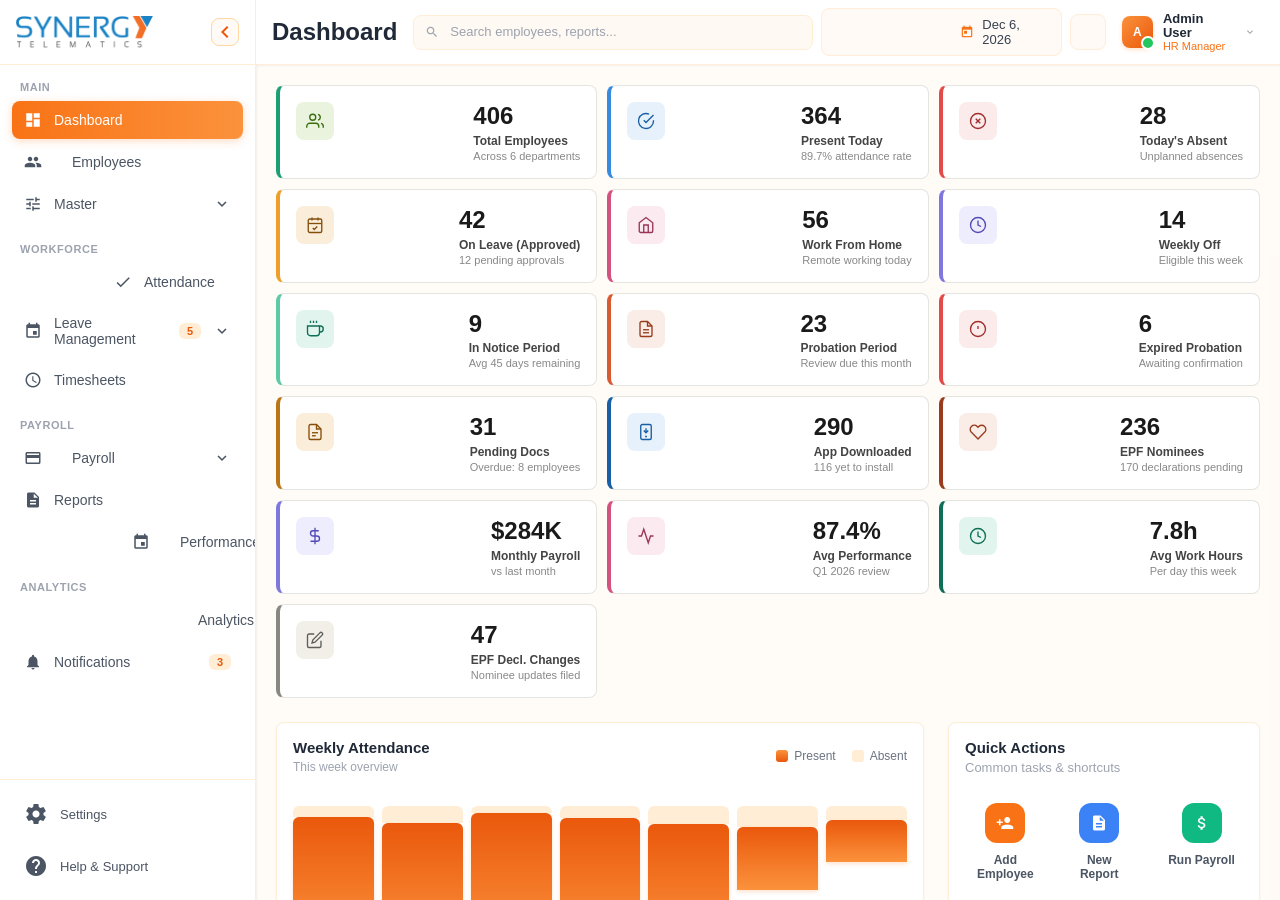
==== index.html @ 1150754e "updated" ====
<!DOCTYPE html>
<html lang="en">

<head>
  <meta charset="UTF-8">
  <meta name="viewport" content="width=device-width, initial-scale=1.0">
  <title>HRCore - HRMS Dashboard</title>
  <!-- <link href="https://cdn.jsdelivr.net/npm/bootstrap@5.3.8/dist/css/bootstrap.min.css" rel="stylesheet"> -->
  <link rel="stylesheet" href="css/base.css">
  <link rel="stylesheet" href="css/sidebar.css">
  <link rel="stylesheet" href="css/topbar.css">
  <link rel="stylesheet" href="css/components.css">
  <link rel="stylesheet" href="css/dashboard.css">
  <link rel="stylesheet" href="css/responsive.css">
  <link href="https://fonts.googleapis.com/icon?family=Material+Icons" rel="stylesheet">
</head>

<body>
  <div class="app-container">
    <aside class="sidebar" id="sidebar">
      <div class="sidebar-header">
        <div class="logo-container">
          <img src="./assets/images/Synergy-logo.png" alt="Synergy HRMS" class="logo-full">
          <img src="./assets/images/synergyIcon (2).png" alt="Synergy" class="logo-icon" />
        </div>
        <button class="toggle-btn" id="toggleSidebar" aria-label="Collapse sidebar">
          <i class="material-icons" id="toggleIcon">chevron_left</i>
        </button>
      </div>

      <nav class="sidebar-nav">
        <div class="nav-section">
          <p class="nav-section-title">Main</p>
          <ul class="nav-items">

            <li>
              <button class="nav-item active" data-item="Dashboard" data-url="index.html">
                <i class="material-icons">dashboard</i>
                <span>Dashboard</span>
              </button>
            </li>

            <li>
              <button class="nav-item" data-item="Employees">
                <i class="material-icons">groups</i>
                <span>Employees</span>
              </button>
            </li>

            <li class="has-children">
              <button class="nav-item nav-parent" data-item="Master">
                <i class="material-icons">tune</i>
                <span>Master</span>
                <i class="material-icons nav-arrow">expand_more</i>
              </button>
              <ul class="sub-nav">
                <li><button class="nav-item nav-sub" data-item="Designation" data-url="Designation.html"><i
                      class="material-icons">badge</i><span>Designation</span></button></li>
                <li><button class="nav-item nav-sub" data-item="Location"><i
                      class="material-icons">location_on</i><span>Location</span></button></li>
                <li><button class="nav-item nav-sub" data-item="Grade"><i
                      class="material-icons">workspace_premium</i><span>Grade</span></button></li>
                <li><button class="nav-item nav-sub" data-item="Shift"><i
                      class="material-icons">schedule</i><span>Shift</span></button></li>
              </ul>
            </li>

          </ul>
        </div>

        <div class="nav-section">
          <p class="nav-section-title">Workforce</p>
          <ul class="nav-items">
            <li>
              <button class="nav-item" data-item="Attendance">
                <i class="material-icons">fact_check</i><span>Attendance</span>
              </button>
            </li>
            <li class="has-children">
              <button class="nav-item nav-parent" data-item="Leave">
                <i class="material-icons">event</i>
                <span>Leave Management</span>
                <span class="badge">5</span>
                <i class="material-icons nav-arrow">expand_more</i>
              </button>
              <ul class="sub-nav">
                <li><button class="nav-item nav-sub" data-item="Leave Apply"><i
                      class="material-icons">add_circle_outline</i><span>Apply Leave</span></button></li>
                <li><button class="nav-item nav-sub" data-item="Leave Balance"><i
                      class="material-icons">account_balance_wallet</i><span>Leave Balance</span></button></li>
                <li><button class="nav-item nav-sub" data-item="Leave Approval"><i
                      class="material-icons">task_alt</i><span>Approval</span><span class="badge">5</span></button></li>
              </ul>
            </li>
            <li>
              <button class="nav-item" data-item="Timesheets">
                <i class="material-icons">schedule</i><span>Timesheets</span>
              </button>
            </li>
          </ul>
        </div>

        <div class="nav-section">
          <p class="nav-section-title">Payroll</p>
          <ul class="nav-items">
            <li class="has-children">
              <button class="nav-item nav-parent" data-item="Payroll">
                <i class="material-icons">payments</i>
                <span>Payroll</span>
                <i class="material-icons nav-arrow">expand_more</i>
              </button>
              <ul class="sub-nav">
                <li><button class="nav-item nav-sub" data-item="Run Payroll"><i
                      class="material-icons">play_circle_outline</i><span>Run Payroll</span></button></li>
                <li><button class="nav-item nav-sub" data-item="Salary Slips"><i
                      class="material-icons">receipt_long</i><span>Salary Slips</span></button></li>
                <li><button class="nav-item nav-sub" data-item="Tax"><i
                      class="material-icons">account_balance</i><span>Tax & Deductions</span></button></li>
              </ul>
            </li>
            <li>
              <button class="nav-item" data-item="Reports">
                <i class="material-icons">description</i><span>Reports</span>
              </button>
            </li>
            <li>
              <button class="nav-item" data-item="Performance">
                <i class="material-icons">emoji_events</i><span>Performance</span>
              </button>
            </li>
          </ul>
        </div>

        <div class="nav-section">
          <p class="nav-section-title">Analytics</p>
          <ul class="nav-items">
            <li>
              <button class="nav-item" data-item="Analytics">
                <i class="material-icons">bar_chart</i><span>Analytics</span>
              </button>
            </li>
            <li>
              <button class="nav-item" data-item="Notifications">
                <i class="material-icons">notifications</i><span>Notifications</span><span class="badge">3</span>
              </button>
            </li>
          </ul>
        </div>
      </nav>

      <div class="sidebar-footer">
        <button class="sidebar-btn"><i class="material-icons">settings</i><span>Settings</span></button>
        <button class="sidebar-btn"><i class="material-icons">help</i><span>Help & Support</span></button>
      </div>
    </aside>

    <div class="main-wrapper">
      <header class="topbar">
        <div class="topbar-left">
          <h1 class="topbar-title">Dashboard</h1>
          <!-- <div class="topbar-heading">
            <div class="topbar-logo-container">
              <div class="logo-badge"><i class="material-icons">apartment</i></div>
              <div class="logo-text">
                <p class="logo-title">HRCore</p>
                <p class="logo-subtitle">Management Suite</p>
              </div>
            </div>
          </div> -->
        </div>
        <div class="topbar-right">
          <div class="search-container">
            <i class="material-icons">search</i>
            <input type="text" placeholder="Search employees, reports...">
          </div>
          <div class="date-badge">
            <i class="material-icons">calendar_today</i>
            <span id="currentDate">April 23,2026</span>
          </div>
          <button class="icon-btn" aria-label="Toggle theme"><i class="material-icons">light_mode</i></button>
          <div class="profile-container">
            <button class="profile-btn" id="profileBtn" aria-label="Open profile menu">
              <div class="avatar">A</div>
              <div class="profile-info">
                <p>Admin User</p><span>HR Manager</span>
              </div>
              <i class="material-icons">expand_more</i>
            </button>
            <div class="profile-dropdown" id="profileDropdown">
              <div class="dropdown-header">
                <p>Admin User</p><span>admin@hrcore.com</span>
              </div>
              <button>My Profile</button>
              <button>Account Settings</button>
              <button class="sign-out">Sign Out</button>
            </div>
          </div>
        </div>
      </header>

      <main class="dashboard page-view active" id="dashboardPage">
        <!-- Header -->
        <!-- <div class="dashboard-header">
          <div>
            <h1 class="dashboard-title">Good morning, Admin <span class="wave">👋</span></h1>
            <p class="dashboard-subtitle">Here's what's happening in your organization today.</p>
          </div>
          <button class="report-btn">Generate Report</button>
        </div> -->

        <!-- Stats Grid -->
        <div class="stats-grid">

          <!-- 1. Total Employees -->
          <div class="stats-card c1">
            <div class="icon-box green">
              <svg viewBox="0 0 24 24" fill="none" stroke="#3B6D11" stroke-width="1.8">
                <path d="M17 21v-2a4 4 0 0 0-4-4H5a4 4 0 0 0-4 4v2" />
                <circle cx="9" cy="7" r="4" />
                <path d="M23 21v-2a4 4 0 0 0-3-3.87" />
                <path d="M16 3.13a4 4 0 0 1 0 7.75" />
              </svg>
            </div>
            <!-- <span class="trend-badge up">↑ +12 this month</span> -->
            <div class="card-body">
              <p class="card-value">406</p>
              <p class="card-label">Total Employees</p>
              <p class="card-subtitle">Across 6 departments</p>
            </div>
          </div>

          <!-- 2. Present Today -->
          <div class="stats-card c2">
            <div class="icon-box blue">
              <svg viewBox="0 0 24 24" fill="none" stroke="#185FA5" stroke-width="1.8">
                <path d="M22 11.08V12a10 10 0 1 1-5.93-9.14" />
                <polyline points="22 4 12 14.01 9 11.01" />
              </svg>
            </div>
            <div class="card-body">
              <p class="card-value">364</p>
              <p class="card-label">Present Today</p>
              <p class="card-subtitle">89.7% attendance rate</p>
            </div>
          </div>

          <!-- 3. Today's Absent -->
          <div class="stats-card c3">
            <div class="icon-box red">
              <svg viewBox="0 0 24 24" fill="none" stroke="#A32D2D" stroke-width="1.8">
                <circle cx="12" cy="12" r="10" />
                <line x1="15" y1="9" x2="9" y2="15" />
                <line x1="9" y1="9" x2="15" y2="15" />
              </svg>
            </div>
            <div class="card-body">
              <p class="card-value">28</p>
              <p class="card-label">Today's Absent</p>
              <p class="card-subtitle">Unplanned absences</p>
            </div>
          </div>

          <!-- 4. On Leave (Approved) -->
          <div class="stats-card c4">
            <div class="icon-box amber">
              <svg viewBox="0 0 24 24" fill="none" stroke="#854F0B" stroke-width="1.8">
                <rect x="3" y="4" width="18" height="18" rx="2" />
                <line x1="16" y1="2" x2="16" y2="6" />
                <line x1="8" y1="2" x2="8" y2="6" />
                <line x1="3" y1="10" x2="21" y2="10" />
                <path d="M9 16l2 2 4-4" />
              </svg>
            </div>
            <div class="card-body">
              <p class="card-value">42</p>
              <p class="card-label">On Leave (Approved)</p>
              <p class="card-subtitle">12 pending approvals</p>
            </div>
          </div>

          <!-- 5. Work From Home -->
          <div class="stats-card c5">
            <div class="icon-box pink">
              <svg viewBox="0 0 24 24" fill="none" stroke="#993556" stroke-width="1.8">
                <path d="M3 9l9-7 9 7v11a2 2 0 0 1-2 2H5a2 2 0 0 1-2-2z" />
                <polyline points="9 22 9 12 15 12 15 22" />
              </svg>
            </div>
            <div class="card-body">
              <p class="card-value">56</p>
              <p class="card-label">Work From Home</p>
              <p class="card-subtitle">Remote working today</p>
            </div>
          </div>

          <!-- 6. Weekly Off -->
          <div class="stats-card c6">
            <div class="icon-box purple">
              <svg viewBox="0 0 24 24" fill="none" stroke="#534AB7" stroke-width="1.8">
                <circle cx="12" cy="12" r="10" />
                <polyline points="12 6 12 12 16 14" />
              </svg>
            </div>
            <div class="card-body">
              <p class="card-value">14</p>
              <p class="card-label">Weekly Off</p>
              <p class="card-subtitle">Eligible this week</p>
            </div>
          </div>

          <!-- 7. In Notice Period -->
          <div class="stats-card c7">
            <div class="icon-box teal">
              <svg viewBox="0 0 24 24" fill="none" stroke="#0F6E56" stroke-width="1.8">
                <path d="M18 8h1a4 4 0 0 1 0 8h-1" />
                <path d="M2 8h16v9a4 4 0 0 1-4 4H6a4 4 0 0 1-4-4V8z" />
                <line x1="6" y1="1" x2="6" y2="4" />
                <line x1="10" y1="1" x2="10" y2="4" />
                <line x1="14" y1="1" x2="14" y2="4" />
              </svg>
            </div>
            <div class="card-body">
              <p class="card-value">9</p>
              <p class="card-label">In Notice Period</p>
              <p class="card-subtitle">Avg 45 days remaining</p>
            </div>
          </div>

          <!-- 8. Probation Period -->
          <div class="stats-card c8">
            <div class="icon-box coral">
              <svg viewBox="0 0 24 24" fill="none" stroke="#993C1D" stroke-width="1.8">
                <path d="M14 2H6a2 2 0 0 0-2 2v16a2 2 0 0 0 2 2h12a2 2 0 0 0 2-2V8z" />
                <polyline points="14 2 14 8 20 8" />
                <line x1="16" y1="13" x2="8" y2="13" />
                <line x1="16" y1="17" x2="8" y2="17" />
              </svg>
            </div>
            <div class="card-body">
              <p class="card-value">23</p>
              <p class="card-label">Probation Period</p>
              <p class="card-subtitle">Review due this month</p>
            </div>
          </div>

          <!-- 9. Expired Probation -->
          <div class="stats-card c9">
            <div class="icon-box red">
              <svg viewBox="0 0 24 24" fill="none" stroke="#A32D2D" stroke-width="1.8">
                <circle cx="12" cy="12" r="10" />
                <line x1="12" y1="8" x2="12" y2="12" />
                <line x1="12" y1="16" x2="12.01" y2="16" />
              </svg>
            </div>
            <div class="card-body">
              <p class="card-value">6</p>
              <p class="card-label">Expired Probation</p>
              <p class="card-subtitle">Awaiting confirmation</p>
            </div>
          </div>

          <!-- 10. Pending Docs -->
          <div class="stats-card c10">
            <div class="icon-box amber">
              <svg viewBox="0 0 24 24" fill="none" stroke="#854F0B" stroke-width="1.8">
                <path d="M14 2H6a2 2 0 0 0-2 2v16a2 2 0 0 0 2 2h12a2 2 0 0 0 2-2V8z" />
                <polyline points="14 2 14 8 20 8" />
                <line x1="16" y1="13" x2="8" y2="13" />
                <line x1="13" y1="17" x2="8" y2="17" />
              </svg>
            </div>
            <div class="card-body">
              <p class="card-value">31</p>
              <p class="card-label">Pending Docs</p>
              <p class="card-subtitle">Overdue: 8 employees</p>
            </div>
          </div>

          <!-- 11. App Download Status -->
          <div class="stats-card c11">
            <div class="icon-box blue">
              <svg viewBox="0 0 24 24" fill="none" stroke="#185FA5" stroke-width="1.8">
                <rect x="5" y="2" width="14" height="20" rx="2" />
                <line x1="12" y1="18" x2="12.01" y2="18" stroke-linecap="round" stroke-width="2.5" />
                <path d="M9 10l3 3 3-3" />
                <line x1="12" y1="7" x2="12" y2="13" />
              </svg>
            </div>
            <div class="card-body">
              <p class="card-value">290</p>
              <p class="card-label">App Downloaded</p>
              <p class="card-subtitle">116 yet to install</p>
            </div>
          </div>

          <!-- 12. EPF Nominees -->
          <div class="stats-card c12">
            <div class="icon-box coral">
              <svg viewBox="0 0 24 24" fill="none" stroke="#993C1D" stroke-width="1.8">
                <path
                  d="M20.84 4.61a5.5 5.5 0 0 0-7.78 0L12 5.67l-1.06-1.06a5.5 5.5 0 0 0-7.78 7.78l1.06 1.06L12 21.23l7.78-7.78 1.06-1.06a5.5 5.5 0 0 0 0-7.78z" />
              </svg>
            </div>
            <div class="card-body">
              <p class="card-value">236</p>
              <p class="card-label">EPF Nominees</p>
              <p class="card-subtitle">170 declarations pending</p>
            </div>
          </div>

          <!-- 13. Monthly Payroll -->
          <div class="stats-card c13">
            <div class="icon-box purple">
              <svg viewBox="0 0 24 24" fill="none" stroke="#534AB7" stroke-width="1.8">
                <line x1="12" y1="1" x2="12" y2="23" />
                <path d="M17 5H9.5a3.5 3.5 0 0 0 0 7h5a3.5 3.5 0 0 1 0 7H6" />
              </svg>
            </div>
            <div class="card-body">
              <p class="card-value">$284K</p>
              <p class="card-label">Monthly Payroll</p>
              <p class="card-subtitle">vs last month</p>
            </div>
          </div>

          <!-- 14. Avg Performance -->
          <div class="stats-card c14">
            <div class="icon-box pink">
              <svg viewBox="0 0 24 24" fill="none" stroke="#993556" stroke-width="1.8">
                <polyline points="22 12 18 12 15 21 9 3 6 12 2 12" />
              </svg>
            </div>
            <div class="card-body">
              <p class="card-value">87.4%</p>
              <p class="card-label">Avg Performance</p>
              <p class="card-subtitle">Q1 2026 review</p>
            </div>
          </div>

          <!-- 15. Avg Work Hours -->
          <div class="stats-card c15">
            <div class="icon-box teal">
              <svg viewBox="0 0 24 24" fill="none" stroke="#0F6E56" stroke-width="1.8">
                <circle cx="12" cy="12" r="10" />
                <polyline points="12 6 12 12 16 14" />
              </svg>
            </div>
            <div class="card-body">
              <p class="card-value">7.8h</p>
              <p class="card-label">Avg Work Hours</p>
              <p class="card-subtitle">Per day this week</p>
            </div>
          </div>

          <!-- 16. EPF Declaration Changes -->
          <div class="stats-card c16">
            <div class="icon-box gray">
              <svg viewBox="0 0 24 24" fill="none" stroke="#5F5E5A" stroke-width="1.8">
                <path d="M11 4H4a2 2 0 0 0-2 2v14a2 2 0 0 0 2 2h14a2 2 0 0 0 2-2v-7" />
                <path d="M18.5 2.5a2.121 2.121 0 0 1 3 3L12 15l-4 1 1-4 9.5-9.5z" />
              </svg>
            </div>
            <div class="card-body">
              <p class="card-value">47</p>
              <p class="card-label">EPF Decl. Changes</p>
              <p class="card-subtitle">Nominee updates filed</p>
            </div>
          </div>
        </div>

        <!-- Charts and Content Row 1 -->
        <div class="content-grid-2-1">
          <!-- Attendance Chart -->
          <div class="card attendance-card">
            <div class="card-title">
              <div class="card-heading">
                <h3>Weekly Attendance</h3>
                <p>This week overview</p>
              </div>
              <div class="legend">
                <div class="legend-item">
                  <span class="legend-color orange"></span>
                  <span>Present</span>
                </div>
                <div class="legend-item">
                  <span class="legend-color light-orange"></span>
                  <span>Absent</span>
                </div>
              </div>
            </div>
            <div class="chart-container">
              <div class="bar-chart">
                <div class="bar-group">
                  <div class="bar-wrapper">
                    <div class="bar-stack">
                      <div class="bar-segment absent" style="height: 8%"></div>
                      <div class="bar-segment present" style="height: 92%"></div>
                    </div>
                    <span class="bar-label">Mon</span>
                  </div>
                </div>
                <div class="bar-group">
                  <div class="bar-wrapper">
                    <div class="bar-stack">
                      <div class="bar-segment absent" style="height: 12%"></div>
                      <div class="bar-segment present" style="height: 88%"></div>
                    </div>
                    <span class="bar-label">Tue</span>
                  </div>
                </div>
                <div class="bar-group">
                  <div class="bar-wrapper">
                    <div class="bar-stack">
                      <div class="bar-segment absent" style="height: 5%"></div>
                      <div class="bar-segment present" style="height: 95%"></div>
                    </div>
                    <span class="bar-label">Wed</span>
                  </div>
                </div>
                <div class="bar-group">
                  <div class="bar-wrapper">
                    <div class="bar-stack">
                      <div class="bar-segment absent" style="height: 9%"></div>
                      <div class="bar-segment present" style="height: 91%"></div>
                    </div>
                    <span class="bar-label">Thu</span>
                  </div>
                </div>
                <div class="bar-group">
                  <div class="bar-wrapper">
                    <div class="bar-stack">
                      <div class="bar-segment absent" style="height: 13%"></div>
                      <div class="bar-segment present" style="height: 87%"></div>
                    </div>
                    <span class="bar-label">Fri</span>
                  </div>
                </div>
                <div class="bar-group">
                  <div class="bar-wrapper">
                    <div class="bar-stack">
                      <div class="bar-segment absent" style="height: 15%"></div>
                      <div class="bar-segment present" style="height: 45%"></div>
                    </div>
                    <span class="bar-label">Sat</span>
                  </div>
                </div>
                <div class="bar-group">
                  <div class="bar-wrapper">
                    <div class="bar-stack">
                      <div class="bar-segment absent" style="height: 10%"></div>
                      <div class="bar-segment present" style="height: 30%"></div>
                    </div>
                    <span class="bar-label">Sun</span>
                  </div>
                </div>
              </div>
            </div>
            <div class="chart-stats">
              <div class="stat">
                <p class="stat-value">89.7%</p>
                <p class="stat-label">Avg. Attendance</p>
              </div>
              <div class="stat">
                <p class="stat-value positive">+2.3%</p>
                <p class="stat-label">vs last week</p>
              </div>
              <div class="stat">
                <p class="stat-value">42</p>
                <p class="stat-label">On Leave Today</p>
              </div>
            </div>
          </div>

          <!-- Quick Actions -->
          <div class="card quick-actions">
            <h3>Quick Actions</h3>
            <p>Common tasks & shortcuts</p>
            <div class="actions-grid">
              <button class="action-btn orange">
                <i class="material-icons">person_add</i>
                <span>Add Employee</span>
              </button>
              <button class="action-btn blue">
                <i class="material-icons">description</i>
                <span>New Report</span>
              </button>
              <button class="action-btn green">
                <i class="material-icons">attach_money</i>
                <span>Run Payroll</span>
              </button>
              <button class="action-btn pink">
                <i class="material-icons">calendar_today</i>
                <span>Schedule</span>
              </button>
              <button class="action-btn teal">
                <i class="material-icons">access_time</i>
                <span>Timesheet</span>
              </button>
              <button class="action-btn amber">
                <i class="material-icons">emoji_events</i>
                <span>Performance</span>
              </button>
            </div>
          </div>
        </div>

        <!-- Recent Employees -->
        <div>
          <div class="card">
            <div class="card-title">
              <div>
                <h3>Recent Joiners</h3>
                <p>Latest employee additions</p>
              </div>
              <button class="view-all-btn">
                <i class="material-icons">person_add</i>
                View All
              </button>
            </div>
            <div class="employees-table">
              <div class="employee-row header">
                <div>Employee</div>
                <div>Department</div>
                <div>Status</div>
                <div>Joined</div>
                <div></div>
              </div>
              <div class="employee-row">
                <div class="employee-info">
                  <div class="avatar orange">SJ</div>
                  <div>
                    <p class="emp-name">Kunal</p>
                    <p class="emp-role">UI/UX Designer</p>
                  </div>
                </div>
                <div><span class="dept-label">Design</span></div>
                <div><span class="status-badge active">Active</span></div>
                <div><span class="joined-date">Apr 10</span></div>
              </div>
              <div class="employee-row">
                <div class="employee-info">
                  <div class="avatar blue">MC</div>
                  <div>
                    <p class="emp-name">Krishna Gupta</p>
                    <p class="emp-role">Backend Developer</p>
                  </div>
                </div>
                <div><span class="dept-label">Engineering</span></div>
                <div><span class="status-badge active">Active</span></div>
                <div><span class="joined-date">Apr 8</span></div>
              </div>
              <div class="employee-row">
                <div class="employee-info">
                  <div class="avatar green">ER</div>
                  <div>
                    <p class="emp-name">Harsh</p>
                    <p class="emp-role">Marketing Lead</p>
                  </div>
                </div>
                <div><span class="dept-label">Marketing</span></div>
                <div><span class="status-badge leave">On Leave</span></div>
                <div><span class="joined-date">Apr 5</span></div>
              </div>
              <div class="employee-row">
                <div class="employee-info">
                  <div class="avatar pink">DK</div>
                  <div>
                    <p class="emp-name">Lucky</p>
                    <p class="emp-role">Product Manager</p>
                  </div>
                </div>
                <div><span class="dept-label">Product</span></div>
                <div><span class="status-badge active">Active</span></div>
                <div><span class="joined-date">Apr 3</span></div>
              </div>
              <div class="employee-row">
                <div class="employee-info">
                  <div class="avatar teal">PP</div>
                  <div>
                    <p class="emp-name">Priya Patel</p>
                    <p class="emp-role">Data Analyst</p>
                  </div>
                </div>
                <div><span class="dept-label">Analytics</span></div>
                <div><span class="status-badge active">Active</span></div>
                <div><span class="joined-date">Apr 1</span></div>
              </div>
            </div>
          </div>
        </div>


        <!-- Bottom Grid -->
        <div class="content-grid-2">
          <!-- Department Breakdown -->
          <div class="card department-breakdown">
            <div>
              <h3>Department Breakdown</h3>
              <p>406 total employees</p>
            </div>
            <div class="progress-bar">
              <div class="progress-segment orange" style="--value: 35%"></div>
              <div class="progress-segment blue" style="--value: 17%"></div>
              <div class="progress-segment pink" style="--value: 11%"></div>
              <div class="progress-segment green" style="--value: 22%"></div>
              <div class="progress-segment amber" style="--value: 9%"></div>
              <div class="progress-segment teal" style="--value: 6%"></div>
            </div>
            <div class="dept-chart-layout">
              <div class="dept-donut" aria-label="Department employee distribution">
                <div class="dept-donut-center">
                  <span>406</span>
                  <small>Employees</small>
                </div>
              </div>
              <div class="dept-list">
                <div class="dept-item" style="--value: 35%">
                  <span class="dept-color orange"></span>
                  <span class="dept-name">Engineering</span>
                  <span class="dept-count">142</span>
                  <div class="dept-progress">
                    <div></div>
                  </div>
                  <span class="dept-percent">35%</span>
                </div>
                <div class="dept-item" style="--value: 17%">
                  <span class="dept-color blue"></span>
                  <span class="dept-name">Marketing</span>
                  <span class="dept-count">68</span>
                  <div class="dept-progress">
                    <div></div>
                  </div>
                  <span class="dept-percent">17%</span>
                </div>
                <div class="dept-item" style="--value: 11%">
                  <span class="dept-color pink"></span>
                  <span class="dept-name">Design</span>
                  <span class="dept-count">45</span>
                  <div class="dept-progress">
                    <div></div>
                  </div>
                  <span class="dept-percent">11%</span>
                </div>
                <div class="dept-item" style="--value: 22%">
                  <span class="dept-color green"></span>
                  <span class="dept-name">Sales</span>
                  <span class="dept-count">89</span>
                  <div class="dept-progress">
                    <div></div>
                  </div>
                  <span class="dept-percent">22%</span>
                </div>
                <div class="dept-item" style="--value: 9%">
                  <span class="dept-color amber"></span>
                  <span class="dept-name">Finance</span>
                  <span class="dept-count">38</span>
                  <div class="dept-progress">
                    <div></div>
                  </div>
                  <span class="dept-percent">9%</span>
                </div>
                <div class="dept-item" style="--value: 6%">
                  <span class="dept-color teal"></span>
                  <span class="dept-name">HR</span>
                  <span class="dept-count">24</span>
                  <div class="dept-progress">
                    <div></div>
                  </div>
                  <span class="dept-percent">6%</span>
                </div>
              </div>
            </div>
          </div>

          <!-- Upcoming Events -->
          <div class="card upcoming-events">
            <div class="card-title">
              <div>
                <h3>Upcoming Events</h3>
                <p>Next 2 weeks</p>
              </div>
              <button class="view-all-btn">
                View Calendar
                <i class="material-icons">arrow_forward</i>
              </button>
            </div>
            <div class="events-list">
              <div class="event-item orange-event">
                <div class="event-dot"></div>
                <div class="event-content">
                  <p>Q2 Performance Reviews</p>
                  <div class="event-meta">
                    <span><i class="material-icons">calendar_today</i> Apr 20, 2026</span>
                    <span><i class="material-icons">access_time</i> 10:00 AM</span>
                    <span><i class="material-icons">group</i> 28</span>
                  </div>
                </div>
              </div>
              <div class="event-item blue-event">
                <div class="event-dot"></div>
                <div class="event-content">
                  <p>New Hire Orientation</p>
                  <div class="event-meta">
                    <span><i class="material-icons">calendar_today</i> Apr 22, 2026</span>
                    <span><i class="material-icons">access_time</i> 9:00 AM</span>
                    <span><i class="material-icons">group</i> 6</span>
                  </div>
                </div>
              </div>
              <div class="event-item green-event">
                <div class="event-dot"></div>
                <div class="event-content">
                  <p>Monthly All-Hands Meeting</p>
                  <div class="event-meta">
                    <span><i class="material-icons">calendar_today</i> Apr 25, 2026</span>
                    <span><i class="material-icons">access_time</i> 2:00 PM</span>
                    <span><i class="material-icons">group</i> 406</span>
                  </div>
                </div>
              </div>
              <div class="event-item amber-event">
                <div class="event-dot"></div>
                <div class="event-content">
                  <p>Leadership Training</p>
                  <div class="event-meta">
                    <span><i class="material-icons">calendar_today</i> Apr 28, 2026</span>
                    <span><i class="material-icons">access_time</i> 11:00 AM</span>
                    <span><i class="material-icons">group</i> 15</span>
                  </div>
                </div>
              </div>
            </div>
          </div>
        </div>
      </main>
    </div>
  </div>

  <script src="https://cdn.jsdelivr.net/npm/bootstrap@5.3.8/dist/js/bootstrap.bundle.min.js"></script>
  <script src="js/layout.js"></script>
  <script src="js/dashboard.js"></script>
</body>

</html>
---- css/base.css ----
:root {
  --orange-50: #fffaf5;
  --orange-100: #FFEDD5;
  --orange-200: #fdd8a3;
  --orange-300: #fbcf85;
  --orange-400: #fb923c;
  --orange-500: #f97316;
  --orange-600: #ea580c;
  --orange-700: #c2410c;
  --blue-400: #60a5fa;
  --blue-500: #3b82f6;
  --blue-600: #2563eb;
  --green-400: #4ade80;
  --green-500: #10b981;
  --green-600: #16a34a;
  --pink-400: #f472b6;
  --pink-500: #ec4899;
  --pink-600: #db2777;
  --amber-400: #fbbf24;
  --amber-500: #f59e0b;
  --amber-600: #d97706;
  --teal-400: #2dd4bf;
  --teal-500: #14b8a6;
  --teal-600: #0d9488;
  --gray-50: #f9fafb;
  --gray-100: #f3f4f6;
  --gray-200: #e5e7eb;
  --gray-300: #d1d5db;
  --gray-400: #9ca3af;
  --gray-500: #6b7280;
  --gray-600: #4B5563;
  --gray-700: #374151;
  --gray-800: #1f2937;
  --gray-900: #111827;
  --red-500: #ef4444;

  --gradient-orange: linear-gradient(to bottom right,
      var(--orange-400),
      var(--orange-600));

  --gradient-blue: linear-gradient(to bottom right,
      var(--blue-400),
      var(--blue-600));

  --gradient-green: linear-gradient(to bottom right,
      var(--green-400),
      var(--green-600));

  --gradient-pink: linear-gradient(to bottom right,
      var(--pink-400),
      var(--pink-600));

  --gradient-teal: linear-gradient(to bottom right,
      var(--teal-400),
      var(--teal-600));
}



* {
  margin: 0;
  padding: 0;
  box-sizing: border-box;
}

button,
input {
  font: inherit;
}

button:focus-visible,
input:focus-visible {
  outline: 2px solid var(--orange-500);
  outline-offset: 2px;
}

html,
body {
  font-family: -apple-system, BlinkMacSystemFont, 'Segoe UI', Roboto, Oxygen, Ubuntu, Cantarell, sans-serif;
  background-color: rgb(255 247 237 / 0.3);
  color: var(--gray-800);
  overflow: hidden;
}

.app-container {
  display: flex;
  height: 100vh;
  gap: 0;
}

.page-view {
  flex: 1;
  overflow-y: auto;
  padding: 20px;
  flex-direction: column;
  gap: 24px;
  display: flex;
}


::-webkit-scrollbar{
  display: none;
}
---- css/sidebar.css ----
/* ========== SIDEBAR ========== */
/* ── Sub-nav dropdown ── */
.has-children {
  display: flex;
  flex-direction: column;
  position: relative;
}

.nav-arrow {
  font-size: 18px !important;
  margin-left: auto;
  flex-shrink: 0;
  transition: transform 0.25s ease;
}

/* Arrow rotation when open */
.has-children.open > .nav-parent .nav-arrow {
  transform: rotate(180deg);
}

.sub-nav {
  list-style: none;
  display: flex;
  flex-direction: column;
  gap: 2px;
  overflow: hidden;
  max-height: 0;
  transition: max-height 0.3s ease, padding 0.3s ease;
  padding: 0;
  z-index: 10;
}

.sub-nav.open {
  max-height: 500px;
  padding: 4px 0;
}

/* Sub-item style */
.nav-sub {
  font-size: 13px !important;
  padding: 8px 12px 8px 28px !important;
  color: var(--gray-500) !important;
  position: relative;
  border-radius: 6px;
  white-space: nowrap;
  margin-left: 12px;
}

.nav-sub::before {
  content: '';
  position: absolute;
  left: 12px;
  top: 50%;
  transform: translateY(-50%);
  width: 3px;
  height: 16px;
  border-radius: 2px;
  background: var(--orange-200);
}

.nav-sub:hover,
.nav-sub:focus {
  background-color: var(--orange-50) !important;
  color: var(--orange-600) !important;
}

.nav-sub:hover::before,
.nav-sub:focus::before {
  background: var(--orange-500);
}

.nav-sub.active {
  background: var(--orange-50) !important;
  color: var(--orange-600) !important;
  font-weight: 600 !important;
}

.nav-sub.active::before {
  background: var(--orange-500);
}

/* ── Collapsed sidebar: show sub-nav as floating tooltip panel ── */
.sidebar.collapsed .nav-arrow {
  display: none;
}

.sidebar.collapsed .has-children {
  position: relative;
}

.sidebar.collapsed .sub-nav {
  position: absolute;
  left: 100%;
  top: 0;
  margin-left: 8px;
  background: white;
  border: 1px solid var(--orange-100);
  border-radius: 10px;
  box-shadow: 0 8px 24px rgba(0,0,0,0.1);
  padding: 6px;
  min-width: 180px;
  max-height: none;
  display: none;
  flex-direction: column;
}

.sidebar.collapsed .has-children:hover .sub-nav,
.sidebar.collapsed .has-children.open .sub-nav {
  display: flex;
}

.sidebar.collapsed .nav-sub::before {
  display: none;
}

.sidebar.collapsed .nav-sub {
  padding: 8px 12px !important;
  margin-left: 0;
  white-space: nowrap;
}

.sidebar {
  background: white;
  border-right: 1px solid var(--orange-100);
  box-shadow: 0 1px 3px rgba(0, 0, 0, 0.1);
  width: 256px;
  height: 100vh;
  transition: width 0.3s ease;
  display: flex;
  flex-direction: column;
  overflow: hidden;
}

.sidebar.collapsed {
  width: 80px;
}

.sidebar-header {
  position: relative;
  display: flex;
  align-items: center;
  justify-content: space-between;
  padding: 16px;
  flex-shrink: 0;
  border-bottom: 1px solid var(--orange-100);
}

.logo-container {
  display: flex;
  align-items: center;
  gap: 10px;
  flex: 1;
}


.logo-container img {
  height: 32px;
  width: auto;
  object-fit: contain;
}

.sidebar.collapsed .logo-container {
  justify-content: center;
}

.logo-icon {
  display: none;
  height: 98px;
}

.sidebar.collapsed .logo-full {
  display: none;
}

.sidebar.collapsed .logo-icon {
  display: block;
}

.logo-badge {
  width: 36px;
  height: 36px;
  border-radius: 8px;
  background: linear-gradient(to bottom right, var(--orange-500), var(--orange-600));
  display: flex;
  align-items: center;
  justify-content: center;
  color: white;
  font-size: 18px;
  box-shadow: 0 2px 8px rgba(249, 115, 22, 0.3);
}

.logo-text {
  display: flex;
  flex-direction: column;
  gap: 0;
}

.sidebar.collapsed .logo-text {
  display: none;
}

.logo-title {
  font-size: 13px;
  font-weight: 700;
  color: var(--gray-800);
  line-height: 1.2;
}

.logo-subtitle {
  font-size: 10px;
  color: var(--orange-500);
  font-weight: 600;
}

.toggle-btn {
  width: 28px;
  height: 28px;
  border-radius: 8px;
  background-color: var(--orange-50);
  border: 1px solid var(--orange-200);
  color: var(--orange-600);
  cursor: pointer;
  display: flex;
  align-items: center;
  justify-content: center;
  font-size: 14px;
  transition: all 0.2s;
}

.sidebar.collapsed .toggle-btn {
  position: absolute;
  right: -2px;
  top: 20px;
  z-index: 10;
}

.toggle-btn:hover {
  background-color: var(--orange-100);
  color: var(--orange-700);
}

.sidebar-nav {
  flex: 1;
  overflow-x: hidden;
  padding: 16px 12px;
  display: flex;
  flex-direction: column;
  gap: 20px;
}

.nav-section {
  display: flex;
  flex-direction: column;
  gap: 8px;
}

.nav-section-title {
  font-size: 11px;
  font-weight: 600;
  color: var(--gray-400);
  text-transform: uppercase;
  letter-spacing: 0.05em;
  padding: 0 8px;
  margin: 0;
}

.sidebar.collapsed .nav-section-title {
  display: none;
}

.nav-items {
  list-style: none;
  display: flex;
  flex-direction: column;
  gap: 4px;
  padding: 0;
  margin: 0;
}

.nav-item {
  width: 100%;
  display: flex;
  align-items: center;
  gap: 12px;
  padding: 10px 12px;
  border-radius: 8px;
  font-size: 14px;
  font-weight: 500;
  background: none;
  border: none;
  cursor: pointer;
  color: var(--gray-600);
  transition: all 0.2s;
  position: relative;
  text-align: left;
}

.sidebar.collapsed .nav-item {
  justify-content: center;
  gap: 0;
}

.nav-item:hover {
  background-color: var(--orange-50);
  color: var(--orange-600);
}

.nav-item.active {
  background: linear-gradient(to right, var(--orange-500), var(--orange-400));
  color: white;
  box-shadow: 0 2px 8px rgba(249, 115, 22, 0.25);
}

.nav-item i {
  font-size: 18px;
  flex-shrink: 0;
  color: inherit;
}

.nav-item span:first-of-type {
  flex: 1;
}

.sidebar.collapsed .nav-item span {
  display: none;
}

.sidebar.collapsed .nav-item .badge {
  display: none;
}

.badge {
  font-size: 11px;
  font-weight: 600;
  padding: 2px 8px;
  border-radius: 6px;
  flex-shrink: 0;
}

.nav-item.active .badge {
  background-color: rgba(255, 255, 255, 0.3);
  color: white;
}

.nav-item .badge {
  background-color: var(--orange-100);
  color: var(--orange-600);
}

.sidebar.collapsed .nav-item:hover::after {
  content: attr(data-item);
  position: absolute;
  left: 100%;
  margin-left: 12px;
  padding: 4px 8px;
  background-color: var(--gray-800);
  color: white;
  font-size: 12px;
  border-radius: 6px;
  white-space: nowrap;
  z-index: 50;
  opacity: 1;
  pointer-events: none;
}

.sidebar-footer {
  padding: 12px;
  border-top: 1px solid var(--orange-100);
  display: flex;
  flex-direction: column;
  gap: 8px;
}

.sidebar-btn {
  width: 100%;
  display: flex;
  align-items: center;
  gap: 12px;
  padding: 10px 12px;
  border-radius: 8px;
  font-size: 13px;
  font-weight: 500;
  background: none;
  border: none;
  cursor: pointer;
  color: var(--gray-600);
  transition: all 0.2s;
  text-align: left;
}

.sidebar.collapsed .sidebar-btn span {
  display: none;
}

.sidebar.collapsed .sidebar-btn {
  justify-content: center;
}

.sidebar-btn:hover {
  background-color: var(--orange-50);
  color: var(--orange-600);
}
---- css/topbar.css ----
/* ========== MAIN WRAPPER ========== */
.main-wrapper {
  flex: 1;
  display: flex;
  flex-direction: column;
  overflow: hidden;
}

/* ========== TOPBAR ========== */
.topbar {
  height: 65px;
  background: white;
  border-bottom: 1px solid var(--orange-100);
  display: flex;
  align-items: center;
  justify-content: space-between;
  padding: 16px;
  box-shadow: 0 1px 2px rgba(0, 0, 0, 0.05);
  position: sticky;
  top: 0;
  z-index: 30;
  gap: 16px;
}

.topbar-left {
  display: flex;
  align-items: center;
  gap: 16px;
  /* flex: 1; */
}

.topbar-title {
  font-size: 24px;
  font-weight: 700;
  color: var(--gray-800);
}

.topbar-heading {
  display: flex;
  align-items: center;
  justify-content: space-between;
}

.topbar-logo-container {
  display: flex;
  align-items: center;
  gap: 8px;
  flex: 1;
}



.search-container {
  position: relative;
  max-width: 400px;
  width: 100%;
}

.search-container i {
  position: absolute;
  left: 12px;
  top: 50%;
  transform: translateY(-50%);
  color: var(--gray-400);
  font-size: 14px;
}

.search-container input {
  width: 100%;
  padding: 8px 12px 10px 36px;
  font-size: 13px;
  background-color: rgba(255, 159, 64, 0.06);
  border: 1px solid var(--orange-100);
  border-radius: 8px;
  color: var(--gray-700);
  transition: all 0.2s;
}

.search-container input::placeholder {
  color: var(--gray-400);
}

.search-container input:focus {
  outline: none;
  box-shadow: 0 0 0 3px rgba(249, 115, 22, 0.1);
  border-color: var(--orange-300);
  background-color: var(--orange-50);
}

.date-badge {  
  max-width: 400px;
  display: flex;
  align-items: center;
  gap: 8px;
  font-size: 13px;
  background-color: var(--orange-50);
  border: 1px solid var(--orange-100);
  border-radius: 8px;
  padding: 8px 12px;
  color: var(--gray-700);
  font-weight: 500;
}

.date-badge i {
  color: var(--orange-500);
  font-size: 14px;
}

@media (max-width: 768px) {
  .date-badge {
    display: none;
  }
}

.topbar-right {
  display: flex;
  align-items: center;
  justify-content: end;
  gap: 8px;
  flex: 1;
}

.icon-btn {
  width: 36px;
  height: 36px;
  border-radius: 8px;
  background-color: var(--orange-50);
  border: 1px solid var(--orange-100);
  color: var(--gray-500);
  font-size: 16px;
  cursor: pointer;
  display: flex;
  align-items: center;
  justify-content: center;
  transition: all 0.2s;
  position: relative;
}

.icon-btn:hover {
  background-color: var(--orange-100);
  color: var(--orange-600);
}

.dropdown-header {
  display: flex;
  align-items: center;
  justify-content: space-between;
  padding: 12px 16px;
  border-bottom: 1px solid var(--orange-100);
  background: linear-gradient(to right, var(--orange-50), white);
}

.dropdown-header p {
  font-weight: 600;
  color: var(--gray-800);
  font-size: 13px;
}

/* Profile */
.profile-container {
  position: relative;
}

.profile-btn {
  display: flex;
  align-items: center;
  gap: 10px;
  padding: 4px 8px;
  border-radius: 8px;
  background: none;
  border: none;
  cursor: pointer;
  transition: all 0.2s;
}

.profile-btn:hover {
  background-color: var(--orange-50);
}

.profile-btn .avatar {
  width: 32px;
  height: 32px;
  border-radius: 8px;
  background: linear-gradient(to bottom right, var(--orange-400), var(--orange-600));
  display: flex;
  align-items: center;
  justify-content: center;
  color: white;
  font-weight: 700;
  font-size: 12px;
  box-shadow: 0 2px 4px rgba(249, 115, 22, 0.2);
  position: relative;
}

.profile-btn .avatar::after {
  content: '';
  position: absolute;
  bottom: -2px;
  right: -2px;
  width: 10px;
  height: 10px;
  background-color: #22c55e;
  border: 2px solid white;
  border-radius: 50%;
}

.profile-info {
  display: flex;
  flex-direction: column;
  text-align: left;
  line-height: 1.1;
}

.profile-info p {
  font-size: 13px;
  font-weight: 600;
  color: var(--gray-800);
}

.profile-info span {
  font-size: 11px;
  color: var(--orange-500);
}

@media (max-width: 768px) {
  .profile-info {
    display: none;
  }
}

.profile-btn i {
  color: var(--gray-400);
  font-size: 12px;
}

@media (max-width: 768px) {
  .profile-btn i {
    display: none;
  }
}

.profile-dropdown {
  position: absolute;
  right: 0;
  top: 44px;
  width: 208px;
  background: white;
  border-radius: 8px;
  box-shadow: 0 8px 32px rgba(0, 0, 0, 0.1);
  border: 1px solid var(--orange-100);
  overflow: hidden;
  z-index: 50;
  display: none;
}

.profile-dropdown.active {
  display: block;
}

.profile-dropdown .dropdown-header {
  border-bottom: 1px solid var(--orange-100);
  padding: 12px 16px;
}

.profile-dropdown .dropdown-header p {
  font-weight: 600;
  font-size: 13px;
  color: var(--gray-800);
}

.profile-dropdown .dropdown-header span {
  font-size: 11px;
  color: var(--gray-500);
}

.profile-dropdown button {
  width: 100%;
  text-align: left;
  padding: 10px 16px;
  font-size: 13px;
  background: none;
  border: none;
  cursor: pointer;
  color: var(--gray-700);
  transition: all 0.2s;
}

.profile-dropdown button:hover {
  background-color: var(--orange-50);
  color: var(--orange-600);
}

.profile-dropdown button.sign-out {
  color: var(--red-500);
  font-weight: 500;
  border-top: 1px solid var(--gray-100);
}

.profile-dropdown button.sign-out:hover {
  background-color: rgba(239, 68, 68, 0.1);
}
---- css/components.css ----
/* ========== SHARED COMPONENTS ========== */
.dept-label {
  display: inline-flex;
  align-items: center;
  max-width: 100%;
  min-height: 28px;
  padding: 0 11px;
  border-radius: 6px;
  background-color: var(--gray-50);
  border: 1px solid rgba(229, 231, 235, 0.8);
  color: var(--gray-700);
  font-size: 13px;
  font-weight: 600;
  line-height: 1;
  white-space: nowrap;
}
.avatar {
  width: 36px;
  height: 36px;
  border-radius: 8px;
  display: flex;
  align-items: center;
  justify-content: center;
  font-weight: 600;
  font-size: 12px;
  color: white;
  position: relative;
}
.employee-info .avatar::after,
.directory-employee .avatar::after {
  content: '';
  position: absolute;
  bottom: -2px;
  right: -2px;
  width: 10px;
  height: 10px;
  background-color: #22c55e;
  border: 2px solid white;
  border-radius: 50%;
}
.avatar.orange {
  background: var(--gradient-orange);
  box-shadow: 0 2px 6px rgba(234, 88, 12, 0.25);
}
.avatar.blue {
  background: var(--gradient-blue);
  box-shadow: 0 2px 4px rgba(59, 130, 246, 0.15);
}
.avatar.green {
  background: var(--gradient-green);
  box-shadow: 0 2px 4px rgba(16, 185, 129, 0.15);
}
.avatar.pink {
  background: var(--gradient-pink);
  box-shadow: 0 2px 4px rgba(236, 72, 153, 0.15);
}
.avatar.teal {
  background: var(--gradient-teal);
  box-shadow: 0 2px 4px rgba(20, 184, 166, 0.15);
}
.status-badge {
  font-size: 12px;
  font-weight: 600;
  padding: 4px 10px;
  border-radius: 6px;
  display: inline-block;
}
.status-badge.active {
  background-color: rgba(16, 185, 129, 0.1);
  color: var(--green-600);
}
.status-badge.leave {
  background-color: rgba(255, 159, 64, 0.1);
  color: var(--orange-600);
}
.status-badge.inactive {
  background-color: var(--gray-100);
  color: var(--gray-500);
}
---- css/dashboard.css ----
/* ========== DASHBOARD ========== */
.dashboard-header {
  display: flex;
  align-items: center;
  justify-content: space-between;
}

@media (max-width: 1024px) {
  .dashboard-header {
    flex-direction: column;
    align-items: flex-start;
    gap: 16px;
  }
}

.dashboard-title {
  font-size: 24px;
  font-weight: 700;
  color: var(--gray-800);
}

.wave {
  display: inline-block;
  animation: wave 0.6s ease-in-out infinite;
}

@keyframes wave {

  0%,
  100% {
    transform: rotate(0deg);
  }

  25% {
    transform: rotate(15deg);
  }

  75% {
    transform: rotate(-15deg);
  }
}

.dashboard-subtitle {
  font-size: 13px;
  color: var(--gray-500);
  margin-top: 4px;
}

.report-btn {
  padding: 8px 16px;
  background: linear-gradient(to right, var(--orange-500), var(--orange-400));
  color: white;
  font-size: 13px;
  font-weight: 600;
  border: none;
  border-radius: 8px;
  cursor: pointer;
  box-shadow: 0 2px 4px rgba(249, 115, 22, 0.2);
  transition: all 0.2s;
}

.report-btn:hover {
  background: linear-gradient(to right, var(--orange-600), var(--orange-500));
}

@media (max-width: 1024px) {
  .report-btn {
    display: none;
  }
}

/* ========== STATS GRID ========== */

.stats-grid {
  display: grid;
  grid-template-columns: repeat(auto-fit, minmax(280px, 1fr));
  gap: 10px;
}

.stats-card {
  background: #ffffff;
  border: 0.5px solid #e5e5e0;
  border-radius: 8px;
  border-left: 4px solid transparent;
  padding: 16px;
  display: flex;
  justify-content: space-between;
  gap: 12px;
  transition: box-shadow 0.18s ease;
}

.stats-card:hover {
  box-shadow: 0 4px 16px rgba(0, 0, 0, 0.08);
}

/* Left border accent colors */
.stats-card.c1 {
  border-left-color: #1D9E75;
}

.stats-card.c2 {
  border-left-color: #378ADD;
}

.stats-card.c3 {
  border-left-color: #E24B4A;
}

.stats-card.c4 {
  border-left-color: #EF9F27;
}

.stats-card.c5 {
  border-left-color: #D4537E;
}

.stats-card.c6 {
  border-left-color: #7F77DD;
}

.stats-card.c7 {
  border-left-color: #5DCAA5;
}

.stats-card.c8 {
  border-left-color: #D85A30;
}

.stats-card.c9 {
  border-left-color: #E24B4A;
}

.stats-card.c10 {
  border-left-color: #BA7517;
}

.stats-card.c11 {
  border-left-color: #185FA5;
}

.stats-card.c12 {
  border-left-color: #993C1D;
}

.stats-card.c13 {
  border-left-color: #7F77DD;
}

.stats-card.c14 {
  border-left-color: #D4537E;
}

.stats-card.c15 {
  border-left-color: #0F6E56;
}

.stats-card.c16 {
  border-left-color: #888780;
}



.icon-box {
  width: 38px;
  height: 38px;
  border-radius: 8px;
  display: flex;
  align-items: center;
  justify-content: center;
  flex-shrink: 0;
}

.icon-box svg {
  width: 18px;
  height: 18px;
}

/* Icon box background colors */
.icon-box.green {
  background: #EAF3DE;
}

.icon-box.blue {
  background: #E6F1FB;
}

.icon-box.red {
  background: #FCEBEB;
}

.icon-box.amber {
  background: #FAEEDA;
}

.icon-box.pink {
  background: #FBEAF0;
}

.icon-box.purple {
  background: #EEEDFE;
}

.icon-box.teal {
  background: #E1F5EE;
}

.icon-box.coral {
  background: #FAECE7;
}

.icon-box.gray {
  background: #F1EFE8;
}



.card-value {
  font-size: 24px;
  font-weight: 700;
  color: #1a1a1a;
  line-height: 1.2;
  margin-bottom: 3px;
}

.card-label {
  font-size: 12px;
  font-weight: 600;
  color: #444;
  margin-bottom: 2px;
}

.card-subtitle {
  font-size: 11px;
  color: #888;
}

/* ========== CARDS ========== */
.card {
  background: white;
  border: 1px solid var(--orange-100);
  border-radius: 8px;
  box-shadow: 0 1px 2px rgba(0, 0, 0, 0.05);
  overflow: hidden;
}

.card>h3 {
  font-size: 15px;
  font-weight: 700;
  color: var(--gray-800);
}

.card>p {
  font-size: 13px;
  color: var(--gray-400);
  margin-top: 4px;
  margin-bottom: 8px;
}

.card-title {
  display: flex;
  align-items: center;
  justify-content: space-between;
  padding: 16px;
}

.card-title .card-heading {
  display: flex;
  flex-direction: column;
}

.card-title h3 {
  font-size: 15px;
  font-weight: 700;
  color: var(--gray-800);
  margin: 0;
  padding: 0;
}

.card-title p {
  font-size: 12px;
  color: var(--gray-400);
  margin-top: 4px;
  padding: 0;
}

.legend {
  display: flex;
  align-items: center;
  gap: 16px;
}

.legend-item {
  display: flex;
  align-items: center;
  gap: 6px;
  font-size: 12px;
  color: var(--gray-500);
}

.legend-color {
  width: 12px;
  height: 12px;
  border-radius: 3px;
}

.legend-color.orange {
  background: linear-gradient(to bottom, var(--orange-400), var(--orange-600));
}

.legend-color.light-orange {
  background-color: var(--orange-100);
}

/* ========== ATTENDANCE CHART ========== */
.attendance-card {
  grid-column: span 2;
}

@media (max-width: 1024px) {
  .attendance-card {
    grid-column: span 1;
  }
}

.chart-container {
  padding: 16px;
}

.bar-chart {
  display: flex;
  align-items: flex-end;
  justify-content: space-between;
  gap: 8px;
  height: 160px;
}

.bar-group {
  flex: 1;
  display: flex;
  flex-direction: column;
  align-items: center;
  gap: 8px;
}

.bar-wrapper {
  width: 100%;
  display: flex;
  flex-direction: column;
  align-items: center;
  gap: 4px;
  height: 160px;
  justify-content: flex-end;
}

.bar-stack {
  width: 100%;
  display: flex;
  flex-direction: column;
  gap: 0;
  height: 100%;
}

.bar-segment {
  width: 100%;
  border-radius: 6px 6px 0 0;
  transition: all 0.3s ease;
  cursor: pointer;
}

.bar-segment.present {
  background: linear-gradient(to bottom, var(--orange-600), var(--orange-400));
  box-shadow: 0 2px 4px rgba(249, 115, 22, 0.2);
}

.bar-segment.present:hover {
  background: linear-gradient(to bottom, var(--orange-700), var(--orange-500));
  box-shadow: 0 4px 8px rgba(249, 115, 22, 0.3);
}

.bar-segment.absent {
  background-color: var(--orange-100);
}

.bar-label {
  font-size: 11px;
  color: var(--gray-400);
  font-weight: 500;
  margin-top: 4px;
}

.chart-stats {
  display: flex;
  align-items: center;
  justify-content: space-between;
  padding: 16px;
}

.stat {
  text-align: center;
}

.stat-value {
  font-size: 18px;
  font-weight: 700;
  color: var(--gray-800);
}

.stat-value.positive {
  color: var(--green-600);
}

.stat-label {
  font-size: 11px;
  color: var(--gray-400);
  margin-top: 2px;
}

/* ========== QUICK ACTIONS ========== */
.quick-actions {
  padding: 16px;
}

.actions-grid {
  display: grid;
  grid-template-columns: repeat(3, 1fr);
  gap: 12px;
  margin-top: 16px;
}

.action-btn {
  display: flex;
  flex-direction: column;
  align-items: center;
  gap: 10px;
  padding: 12px;
  border-radius: 8px;
  background: none;
  border: none;
  cursor: pointer;
  transition: all 0.2s;
}

.action-btn:hover {
  background-color: var(--orange-50);
}

.action-btn i {
  font-size: 18px;
  width: 40px;
  height: 40px;
  border-radius: 12px;
  display: flex;
  align-items: center;
  justify-content: center;
  color: white;
  transition: all 0.2s;
  cursor: pointer;
}

.action-btn.orange i {
  background-color: var(--orange-500);
}

.action-btn.orange:hover i {
  background-color: var(--orange-600);
  transform: scale(1.1);
}

.action-btn.blue i {
  background-color: var(--blue-500);
}

.action-btn.blue:hover i {
  background-color: var(--blue-600);
  transform: scale(1.1);
}

.action-btn.green i {
  background-color: var(--green-500);
}

.action-btn.green:hover i {
  background-color: var(--green-600);
  transform: scale(1.1);
}

.action-btn.pink i {
  background-color: var(--pink-500);
}

.action-btn.pink:hover i {
  background-color: var(--pink-600);
  transform: scale(1.1);
}

.action-btn.teal i {
  background-color: var(--teal-500);
}

.action-btn.teal:hover i {
  background-color: var(--teal-600);
  transform: scale(1.1);
}

.action-btn.amber i {
  background-color: var(--amber-500);
}

.action-btn.amber:hover i {
  background-color: var(--amber-600);
  transform: scale(1.1);
}

.action-btn span {
  font-size: 12px;
  font-weight: 600;
  color: var(--gray-600);
  text-align: center;
  line-height: 1.2;
}

.action-btn:hover span {
  color: var(--gray-800);
}

/* ========== RECENT EMPLOYEES ========== */

.view-all-btn {
  display: flex;
  align-items: center;
  gap: 4px;
  font-size: 13px;
  font-weight: 600;
  color: var(--orange-500);
  background: none;
  border: none;
  cursor: pointer;
  transition: all 0.2s;
}

.view-all-btn:hover {
  color: var(--orange-600);
}

.view-all-btn i {
  font-size: 12px;
}

.employees-table {
  display: flex;
  flex-direction: column;
}

.employee-row {
  display: grid;
  grid-template-columns: minmax(260px, 1fr) 170px 120px 96px;
  gap: 16px;
  padding: 14px 16px;
  align-items: center;
  border-bottom: 1px solid #FFF7ED;
  transition: all 0.2s;
}

.employee-row:hover {
  background-color: rgba(255, 159, 64, 0.03);
}

.employee-row.header {
  font-size: 11px;
  font-weight: 700;
  color: var(--gray-900);
  text-transform: uppercase;
  letter-spacing: 0.08em;
  background-color: var(--orange-50);
}

.employee-row:not(.header)>div:nth-child(2),
.employee-row:not(.header)>div:nth-child(4) {
  min-width: 0;
}

.employee-info {
  display: flex;
  align-items: center;
  gap: 12px;
}

.employee-info div {
  display: flex;
  flex-direction: column;
}

.emp-name {
  font-size: 13px;
  font-weight: 600;
  color: rgb(31 41 55 / 1);
}

.emp-role {
  font-size: 12px;
  color: rgb(107 114 128 / 1);
  /* color: var(--gray-400);
  transition: all 0.2s;
  font-size: 14px; */
}

.more-btn i {
  font-size: 18px;
  line-height: 1;
}

.more-btn:hover {
  background-color: var(--orange-100);
  color: var(--orange-600);
}

/* ========== CONTENT GRIDS ========== */
.content-grid-2-1 {
  display: grid;
  grid-template-columns: repeat(3, minmax(0, 1fr));
  gap: 24px;
}

@media (max-width: 1024px) {
  .content-grid-2-1 {
    grid-template-columns: 1fr;
  }
}

.content-grid-2 {
  display: grid;
  grid-template-columns: 1fr 1fr;
  gap: 24px;
}

@media (max-width: 1024px) {
  .content-grid-2 {
    grid-template-columns: 1fr;
  }
}

/* ========== DEPARTMENT BREAKDOWN ========== */
.department-breakdown {
  padding: 16px;
  min-height: 345px;
  display: flex;
  flex-direction: column;
}

.department-breakdown>div>h3 {
  font-size: 15px;
  font-weight: 700;
  color: var(--gray-800);
  margin-bottom: 4px;
}

.department-breakdown>div>p {
  font-size: 13px;
  color: var(--gray-400);
}

.progress-bar {
  display: flex;
  gap: 2px;
  height: 12px;
  border-radius: 6px;
  overflow: hidden;
  margin: 16px 0 20px;
  background-color: var(--gray-100);
}

.progress-segment {
  width: var(--value);
  cursor: pointer;
  transition: all 0.2s;
}

.progress-segment:first-child {
  border-radius: 6px 0 0 6px;
}

.progress-segment:last-child {
  border-radius: 0 6px 6px 0;
}

.progress-segment:hover {
  opacity: 0.85;
  filter: brightness(1.1);
}

.progress-segment.orange {
  background: linear-gradient(to bottom, var(--orange-400), var(--orange-600));
}

.progress-segment.blue {
  background: linear-gradient(to bottom, var(--blue-400), var(--blue-600));
}

.progress-segment.pink {
  background: linear-gradient(to bottom, var(--pink-400), var(--pink-600));
}

.progress-segment.green {
  background: linear-gradient(to bottom, var(--green-400), var(--green-600));
}

.progress-segment.amber {
  background: linear-gradient(to bottom, var(--amber-400), var(--amber-600));
}

.progress-segment.teal {
  background: linear-gradient(to bottom, var(--teal-400), var(--teal-600));
}

.dept-chart-layout {
  display: grid;
  grid-template-columns: 148px minmax(0, 1fr);
  gap: 22px;
  align-items: center;
  flex: 1;
}

.dept-donut {
  width: 148px;
  aspect-ratio: 1;
  border-radius: 50%;
  padding: 12px;
  background:
    conic-gradient(var(--orange-500) 0 35%,
      var(--blue-500) 35% 52%,
      var(--pink-500) 52% 63%,
      var(--green-500) 63% 85%,
      var(--amber-500) 85% 94%,
      var(--teal-500) 94% 100%);
  box-shadow: inset 0 0 0 1px rgba(255, 255, 255, 0.65), 0 10px 22px rgba(15, 23, 42, 0.08);
}

.dept-donut-center {
  width: 100%;
  height: 100%;
  border-radius: 50%;
  background: white;
  display: flex;
  flex-direction: column;
  align-items: center;
  justify-content: center;
  box-shadow: inset 0 0 0 1px var(--orange-100);
}

.dept-donut-center span {
  color: var(--gray-800);
  font-size: 24px;
  font-weight: 800;
  line-height: 1;
}

.dept-donut-center small {
  color: var(--gray-400);
  font-size: 11px;
  font-weight: 600;
  margin-top: 5px;
}

.dept-list {
  display: flex;
  flex-direction: column;
  gap: 18px;
}

.dept-item {
  display: grid;
  grid-template-columns: 10px 1fr 50px 80px 40px;
  gap: 12px;
  align-items: center;
  font-size: 13px;
}

.dept-color {
  width: 10px;
  height: 10px;
  border-radius: 50%;
}

.dept-color.orange {
  background: var(--orange-500);
}

.dept-color.blue {
  background: var(--blue-500);
}

.dept-color.pink {
  background: var(--pink-500);
}

.dept-color.green {
  background: var(--green-500);
}

.dept-color.amber {
  background: var(--amber-500);
}

.dept-color.teal {
  background: var(--teal-500);
}

.dept-name {
  color: var(--gray-600);
}

.dept-count {
  font-weight: 600;
  color: var(--gray-700);
  text-align: center;
}

.dept-progress {
  height: 6px;
  background-color: var(--gray-100);
  border-radius: 3px;
  overflow: hidden;
}

.dept-progress>div {
  width: var(--value);
  height: 100%;
  border-radius: 3px;
  background: linear-gradient(to right, var(--orange-400), var(--orange-600));
}

.dept-item:nth-child(2) .dept-progress>div {
  background: linear-gradient(to right, var(--blue-400), var(--blue-600));
}

.dept-item:nth-child(3) .dept-progress>div {
  background: linear-gradient(to right, var(--pink-400), var(--pink-600));
}

.dept-item:nth-child(4) .dept-progress>div {
  background: linear-gradient(to right, var(--green-400), var(--green-600));
}

.dept-item:nth-child(5) .dept-progress>div {
  background: linear-gradient(to right, var(--amber-400), var(--amber-600));
}

.dept-item:nth-child(6) .dept-progress>div {
  background: linear-gradient(to right, var(--teal-400), var(--teal-600));
}

.dept-percent {
  font-weight: 500;
  color: var(--gray-400);
  text-align: right;
}

@media (max-width: 640px) {
  .dept-chart-layout {
    grid-template-columns: 1fr;
    gap: 18px;
    justify-items: center;
  }

  .dept-donut {
    width: 132px;
  }

  .dept-list {
    width: 100%;
    gap: 14px;
  }

  .dept-item {
    grid-template-columns: 10px minmax(82px, 1fr) 42px 56px 34px;
    gap: 8px;
    font-size: 12px;
  }
}

/* ========== UPCOMING EVENTS ========== */
.upcoming-events {
  padding: 16px;
  display: flex;
  flex-direction: column;
  gap: 16px;
}

.events-list {
  display: flex;
  flex-direction: column;
  gap: 12px;
}

.event-item {
  display: flex;
  align-items: flex-start;
  gap: 12px;
  padding: 12px;
  border-radius: 12px;
  border: 1px solid;
  cursor: pointer;
  transition: all 0.2s;
}

.event-item:hover {
  opacity: 0.8;
}

.event-item.orange-event {
  background-color: var(--orange-50);
  border-color: var(--orange-200);
  color: var(--orange-700);
}

.event-item.blue-event {
  background-color: rgba(59, 130, 246, 0.05);
  border-color: rgba(59, 130, 246, 0.2);
  color: var(--blue-700);
}

.event-item.green-event {
  background-color: rgba(16, 185, 129, 0.05);
  border-color: rgba(16, 185, 129, 0.2);
  color: var(--green-700);
}

.event-item.amber-event {
  background-color: rgba(245, 158, 11, 0.05);
  border-color: rgba(245, 158, 11, 0.2);
  color: var(--amber-700);
}

.event-dot {
  width: 8px;
  height: 8px;
  border-radius: 50%;
  flex-shrink: 0;
  margin-top: 4px;
}

.event-item.orange-event .event-dot {
  background-color: var(--orange-500);
}

.event-item.blue-event .event-dot {
  background-color: var(--blue-500);
}

.event-item.green-event .event-dot {
  background-color: var(--green-500);
}

.event-item.amber-event .event-dot {
  background-color: var(--amber-500);
}

.event-content {
  flex: 1;
}

.event-content p {
  font-size: 13px;
  font-weight: 600;
}

.event-meta {
  display: flex;
  align-items: center;
  gap: 12px;
  margin-top: 6px;
  font-size: 11px;
  opacity: 0.7;
}

.event-meta i {
  font-size: 10px;
}
---- css/responsive.css ----
/* ========== SCROLLBAR ========== */
::-webkit-scrollbar {
  width: 8px;
  height: 8px;
}

::-webkit-scrollbar-track {
  background: transparent;
}

::-webkit-scrollbar-thumb {
  background: var(--gray-300);
  border-radius: 4px;
}

::-webkit-scrollbar-thumb:hover {
  background: var(--gray-400);
}

/* ========== RESPONSIVE ========== */
@media (max-width: 1024px) {
  .topbar-left {
    flex: 1;
  }

  .stats-grid {
    grid-template-columns: repeat(2, 1fr);
  }

  .quick-actions .actions-grid {
    grid-template-columns: repeat(2, 1fr);
  }
}

@media (max-width: 768px) {
  .app-container {
    flex-direction: column;
  }

  .sidebar {
    width: 100%;
    height: auto;
    border-right: none;
    border-bottom: 1px solid var(--orange-100);
    flex-direction: row;
    max-height: 60px;
  }

  .sidebar-header {
    flex: 1;
  }

  .sidebar-nav {
    display: none;
  }

  .sidebar-footer {
    display: none;
  }

  .main-wrapper {
    flex: 1;
  }

  .page-view {
    padding: 16px;
    gap: 16px;
  }

  .topbar {
    height: auto;
    flex-direction: column;
    gap: 12px;
    padding: 12px 16px;
  }

  .topbar-left {
    width: 100%;
    gap: 8px;
  }

  .topbar-right {
    width: 100%;
    justify-content: space-between;
  }

  .search-container {
    max-width: 100%;
  }

  .stats-grid {
    grid-template-columns: 1fr;
  }

  .quick-actions .actions-grid {
    grid-template-columns: repeat(3, 1fr);
  }

  .employee-row {
    grid-template-columns: 1fr 40px;
  }

  .employee-row>div:nth-child(2),
  .employee-row>div:nth-child(3),
  .employee-row>div:nth-child(4) {
    display: none;
  }

  .employee-row.header {
    display: grid;
    grid-template-columns: 1fr 40px;
  }

  .employee-row.header>div:nth-child(2),
  .employee-row.header>div:nth-child(3),
  .employee-row.header>div:nth-child(4) {
    display: none;
  }
}

@media (max-width: 640px) {
  .dashboard-header {
    flex-direction: column;
  }

  .chart-stats {
    flex-direction: column;
    gap: 12px;
  }

  .actions-grid {
    grid-template-columns: repeat(2, 1fr) !important;
  }

  .bar-chart {
    height: 120px;
  }
}
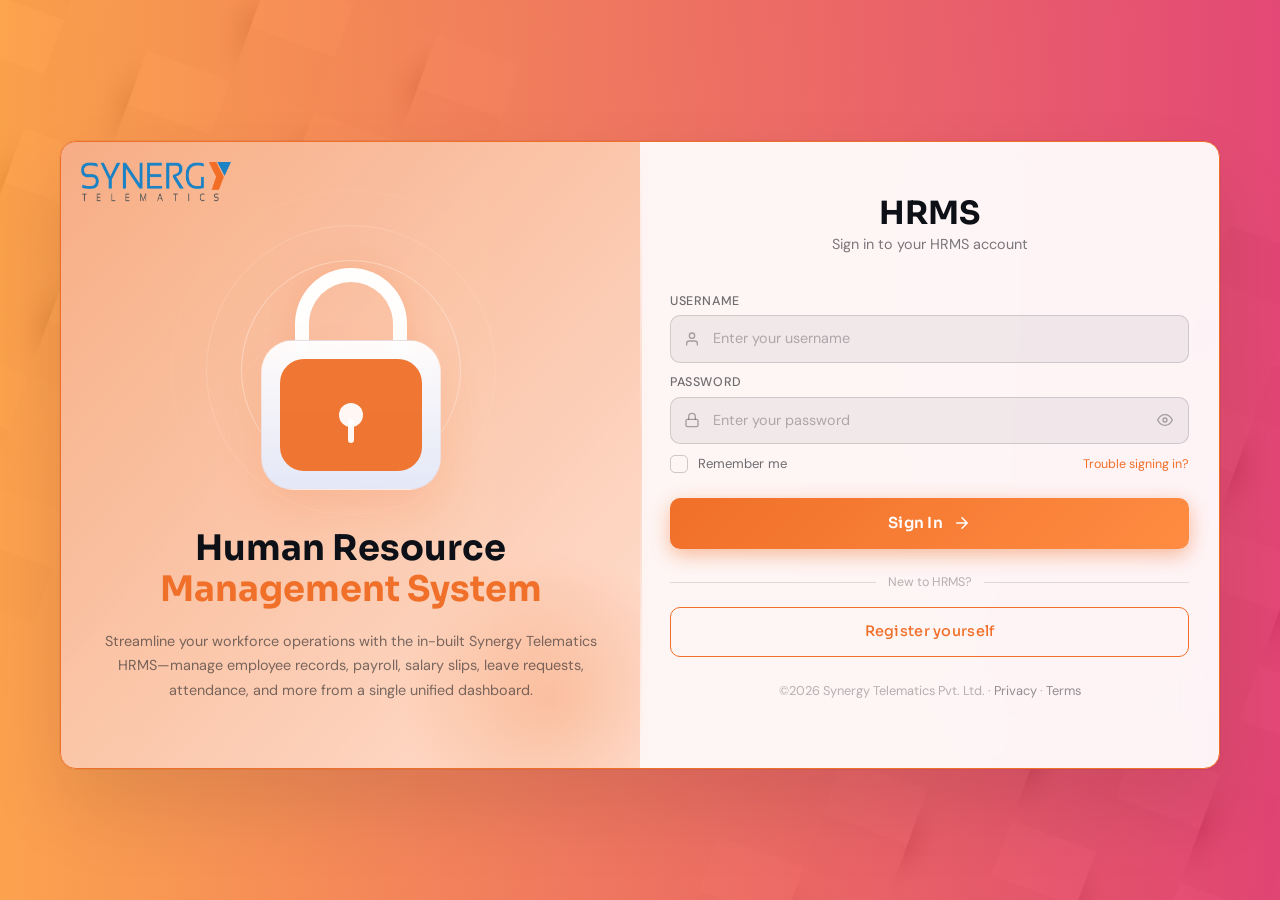
==== commit fab0e6ea: "updated" ====
--- a/index.html
+++ b/index.html
@@ -2,843 +2,140 @@
 <html lang="en">
 
 <head>
-  <meta charset="UTF-8">
-  <meta name="viewport" content="width=device-width, initial-scale=1.0">
-  <title>HRCore - HRMS Dashboard</title>
-  <!-- <link href="https://cdn.jsdelivr.net/npm/bootstrap@5.3.8/dist/css/bootstrap.min.css" rel="stylesheet"> -->
-  <link rel="stylesheet" href="css/base.css">
-  <link rel="stylesheet" href="css/sidebar.css">
-  <link rel="stylesheet" href="css/topbar.css">
-  <link rel="stylesheet" href="css/components.css">
-  <link rel="stylesheet" href="css/dashboard.css">
-  <link rel="stylesheet" href="css/responsive.css">
-  <link href="https://fonts.googleapis.com/icon?family=Material+Icons" rel="stylesheet">
+    <meta charset="UTF-8">
+    <meta name="viewport" content="width=device-width, initial-scale=1.0">
+    <title>HRMS Login — Synergy Telematics</title>
+    <link href="https://cdn.jsdelivr.net/npm/bootstrap@5.3.8/dist/css/bootstrap.min.css" rel="stylesheet">
+    <link
+        href="https://fonts.googleapis.com/css2?family=Sora:wght@300;400;500;600;700&family=DM+Sans:wght@300;400;500&display=swap"
+        rel="stylesheet">
+    <link rel="stylesheet" href="/css/login.css">
 </head>
 
 <body>
-  <div class="app-container">
-    <aside class="sidebar" id="sidebar">
-      <div class="sidebar-header">
-        <div class="logo-container">
-          <img src="./assets/images/Synergy-logo.png" alt="Synergy HRMS" class="logo-full">
-          <img src="./assets/images/synergyIcon (2).png" alt="Synergy" class="logo-icon" />
+    <!-- Animated Background -->
+    <div class="bg-scene">
+
+    </div>
+
+    <!-- Main -->
+    <main class="main-wrap">
+        <div class="login-container" id="loginContainer">
+
+            <!-- Left Panel -->
+            <div class="left-panel">
+                <div class="synergy-logo">
+                    <img src="/assets/images/Synergy-logo.png" alt="Synergy Telematics logo">
+                </div>
+                <div class="lock-stage">
+                    <div class="lock-ring lock-ring-one"></div>
+                    <div class="lock-ring lock-ring-two"></div>
+                    <div class="lock-ring lock-ring-three"></div>
+                    <div class="lock-trigger" aria-hidden="true">
+                        <span class="padlock-hero">
+                            <span class="padlock-shackle"></span>
+                            <span class="padlock-body">
+                                <span class="padlock-core"></span>
+                            </span>
+                        </span>
+                    </div>
+                </div>
+                <div class="left-content">
+                    <h1 class="left-title">Human Resource <br><span class="accent-text">Management System</span></h1>
+                    <p class="left-sub">Streamline your workforce operations with the in-built Synergy Telematics
+                        HRMS—manage employee records, payroll, salary slips, leave requests, attendance, and more from a
+                        single unified dashboard.</p>
+                </div>
+            </div>
+
+            <!-- Right Panel — Login Form -->
+            <div class="right-panel">
+                <div class="form-card">
+                    <div class="form-header">
+                        <div>
+                            <h2 class="form-title">HRMS</h2>
+                            <p class="form-subtitle">Sign in to your HRMS account</p>
+                        </div>
+                    </div>
+
+                    <form id="loginForm" novalidate>
+                        <div class="field-group">
+                            <label class="field-label" for="username">Username</label>
+                            <div class="field-wrap">
+                                <span class="field-icon">
+                                    <svg width="16" height="16" viewBox="0 0 24 24" fill="none">
+                                        <path d="M20 21v-2a4 4 0 0 0-4-4H8a4 4 0 0 0-4 4v2" stroke="currentColor"
+                                            stroke-width="2" stroke-linecap="round" />
+                                        <circle cx="12" cy="7" r="4" stroke="currentColor" stroke-width="2" />
+                                    </svg>
+                                </span>
+                                <input type="text" id="username" class="field-input" placeholder="Enter your username"
+                                    autocomplete="username">
+                            </div>
+                        </div>
+
+                        <div class="field-group">
+                            <label class="field-label" for="password">Password</label>
+                            <div class="field-wrap">
+                                <span class="field-icon">
+                                    <svg width="16" height="16" viewBox="0 0 24 24" fill="none">
+                                        <rect x="3" y="11" width="18" height="11" rx="2" ry="2" stroke="currentColor"
+                                            stroke-width="2" />
+                                        <path d="M7 11V7a5 5 0 0 1 10 0v4" stroke="currentColor" stroke-width="2"
+                                            stroke-linecap="round" />
+                                    </svg>
+                                </span>
+                                <input type="password" id="password" class="field-input"
+                                    placeholder="Enter your password" autocomplete="current-password">
+                                <button type="button" class="toggle-pw" id="togglePw" aria-label="Toggle password">
+                                    <svg id="eyeIcon" width="16" height="16" viewBox="0 0 24 24" fill="none">
+                                        <path d="M1 12s4-8 11-8 11 8 11 8-4 8-11 8-11-8-11-8z" stroke="currentColor"
+                                            stroke-width="2" />
+                                        <circle cx="12" cy="12" r="3" stroke="currentColor" stroke-width="2" />
+                                    </svg>
+                                </button>
+                            </div>
+                        </div>
+
+                        <div class="remember-row">
+                            <label class="custom-check">
+                                <input type="checkbox" id="remember">
+                                <span class="checkmark"></span>
+                                <span class="check-label">Remember me</span>
+                            </label>
+                            <a href="#" class="forgot-link">Trouble signing in?</a>
+                        </div>
+
+                        <button type="submit" class="btn-login">
+                            <span class="btn-text">Sign In</span>
+                            <span class="btn-arrow">
+                                <svg width="18" height="18" viewBox="0 0 24 24" fill="none">
+                                    <path d="M5 12h14M12 5l7 7-7 7" stroke="currentColor" stroke-width="2"
+                                        stroke-linecap="round" stroke-linejoin="round" />
+                                </svg>
+                            </span>
+                        </button>
+                    </form>
+
+                    <div class="divider">
+                        <span>New to HRMS?</span>
+                    </div>
+
+                    <a href="#" class="btn-register">
+                        Register yourself
+                    </a>
+
+                    <p class="form-footer">
+                        ©2026 Synergy Telematics Pvt. Ltd. · <a href="#">Privacy</a> · <a href="#">Terms</a>
+                    </p>
+                </div>
+            </div>
+
         </div>
-        <button class="toggle-btn" id="toggleSidebar" aria-label="Collapse sidebar">
-          <i class="material-icons" id="toggleIcon">chevron_left</i>
-        </button>
-      </div>
+    </main>
 
-      <nav class="sidebar-nav">
-        <div class="nav-section">
-          <p class="nav-section-title">Main</p>
-          <ul class="nav-items">
-
-            <li>
-              <button class="nav-item active" data-item="Dashboard" data-url="index.html">
-                <i class="material-icons">dashboard</i>
-                <span>Dashboard</span>
-              </button>
-            </li>
-
-            <li>
-              <button class="nav-item" data-item="Employees">
-                <i class="material-icons">groups</i>
-                <span>Employees</span>
-              </button>
-            </li>
-
-            <li class="has-children">
-              <button class="nav-item nav-parent" data-item="Master">
-                <i class="material-icons">tune</i>
-                <span>Master</span>
-                <i class="material-icons nav-arrow">expand_more</i>
-              </button>
-              <ul class="sub-nav">
-                <li><button class="nav-item nav-sub" data-item="Designation" data-url="Designation.html"><i
-                      class="material-icons">badge</i><span>Designation</span></button></li>
-                <li><button class="nav-item nav-sub" data-item="Location"><i
-                      class="material-icons">location_on</i><span>Location</span></button></li>
-                <li><button class="nav-item nav-sub" data-item="Grade"><i
-                      class="material-icons">workspace_premium</i><span>Grade</span></button></li>
-                <li><button class="nav-item nav-sub" data-item="Shift"><i
-                      class="material-icons">schedule</i><span>Shift</span></button></li>
-              </ul>
-            </li>
-
-          </ul>
-        </div>
-
-        <div class="nav-section">
-          <p class="nav-section-title">Workforce</p>
-          <ul class="nav-items">
-            <li>
-              <button class="nav-item" data-item="Attendance">
-                <i class="material-icons">fact_check</i><span>Attendance</span>
-              </button>
-            </li>
-            <li class="has-children">
-              <button class="nav-item nav-parent" data-item="Leave">
-                <i class="material-icons">event</i>
-                <span>Leave Management</span>
-                <span class="badge">5</span>
-                <i class="material-icons nav-arrow">expand_more</i>
-              </button>
-              <ul class="sub-nav">
-                <li><button class="nav-item nav-sub" data-item="Leave Apply"><i
-                      class="material-icons">add_circle_outline</i><span>Apply Leave</span></button></li>
-                <li><button class="nav-item nav-sub" data-item="Leave Balance"><i
-                      class="material-icons">account_balance_wallet</i><span>Leave Balance</span></button></li>
-                <li><button class="nav-item nav-sub" data-item="Leave Approval"><i
-                      class="material-icons">task_alt</i><span>Approval</span><span class="badge">5</span></button></li>
-              </ul>
-            </li>
-            <li>
-              <button class="nav-item" data-item="Timesheets">
-                <i class="material-icons">schedule</i><span>Timesheets</span>
-              </button>
-            </li>
-          </ul>
-        </div>
-
-        <div class="nav-section">
-          <p class="nav-section-title">Payroll</p>
-          <ul class="nav-items">
-            <li class="has-children">
-              <button class="nav-item nav-parent" data-item="Payroll">
-                <i class="material-icons">payments</i>
-                <span>Payroll</span>
-                <i class="material-icons nav-arrow">expand_more</i>
-              </button>
-              <ul class="sub-nav">
-                <li><button class="nav-item nav-sub" data-item="Run Payroll"><i
-                      class="material-icons">play_circle_outline</i><span>Run Payroll</span></button></li>
-                <li><button class="nav-item nav-sub" data-item="Salary Slips"><i
-                      class="material-icons">receipt_long</i><span>Salary Slips</span></button></li>
-                <li><button class="nav-item nav-sub" data-item="Tax"><i
-                      class="material-icons">account_balance</i><span>Tax & Deductions</span></button></li>
-              </ul>
-            </li>
-            <li>
-              <button class="nav-item" data-item="Reports">
-                <i class="material-icons">description</i><span>Reports</span>
-              </button>
-            </li>
-            <li>
-              <button class="nav-item" data-item="Performance">
-                <i class="material-icons">emoji_events</i><span>Performance</span>
-              </button>
-            </li>
-          </ul>
-        </div>
-
-        <div class="nav-section">
-          <p class="nav-section-title">Analytics</p>
-          <ul class="nav-items">
-            <li>
-              <button class="nav-item" data-item="Analytics">
-                <i class="material-icons">bar_chart</i><span>Analytics</span>
-              </button>
-            </li>
-            <li>
-              <button class="nav-item" data-item="Notifications">
-                <i class="material-icons">notifications</i><span>Notifications</span><span class="badge">3</span>
-              </button>
-            </li>
-          </ul>
-        </div>
-      </nav>
-
-      <div class="sidebar-footer">
-        <button class="sidebar-btn"><i class="material-icons">settings</i><span>Settings</span></button>
-        <button class="sidebar-btn"><i class="material-icons">help</i><span>Help & Support</span></button>
-      </div>
-    </aside>
-
-    <div class="main-wrapper">
-      <header class="topbar">
-        <div class="topbar-left">
-          <h1 class="topbar-title">Dashboard</h1>
-          <!-- <div class="topbar-heading">
-            <div class="topbar-logo-container">
-              <div class="logo-badge"><i class="material-icons">apartment</i></div>
-              <div class="logo-text">
-                <p class="logo-title">HRCore</p>
-                <p class="logo-subtitle">Management Suite</p>
-              </div>
-            </div>
-          </div> -->
-        </div>
-        <div class="topbar-right">
-          <div class="search-container">
-            <i class="material-icons">search</i>
-            <input type="text" placeholder="Search employees, reports...">
-          </div>
-          <div class="date-badge">
-            <i class="material-icons">calendar_today</i>
-            <span id="currentDate">April 23,2026</span>
-          </div>
-          <button class="icon-btn" aria-label="Toggle theme"><i class="material-icons">light_mode</i></button>
-          <div class="profile-container">
-            <button class="profile-btn" id="profileBtn" aria-label="Open profile menu">
-              <div class="avatar">A</div>
-              <div class="profile-info">
-                <p>Admin User</p><span>HR Manager</span>
-              </div>
-              <i class="material-icons">expand_more</i>
-            </button>
-            <div class="profile-dropdown" id="profileDropdown">
-              <div class="dropdown-header">
-                <p>Admin User</p><span>admin@hrcore.com</span>
-              </div>
-              <button>My Profile</button>
-              <button>Account Settings</button>
-              <button class="sign-out">Sign Out</button>
-            </div>
-          </div>
-        </div>
-      </header>
-
-      <main class="dashboard page-view active" id="dashboardPage">
-        <!-- Header -->
-        <!-- <div class="dashboard-header">
-          <div>
-            <h1 class="dashboard-title">Good morning, Admin <span class="wave">👋</span></h1>
-            <p class="dashboard-subtitle">Here's what's happening in your organization today.</p>
-          </div>
-          <button class="report-btn">Generate Report</button>
-        </div> -->
-
-        <!-- Stats Grid -->
-        <div class="stats-grid">
-
-          <!-- 1. Total Employees -->
-          <div class="stats-card c1">
-            <div class="icon-box green">
-              <svg viewBox="0 0 24 24" fill="none" stroke="#3B6D11" stroke-width="1.8">
-                <path d="M17 21v-2a4 4 0 0 0-4-4H5a4 4 0 0 0-4 4v2" />
-                <circle cx="9" cy="7" r="4" />
-                <path d="M23 21v-2a4 4 0 0 0-3-3.87" />
-                <path d="M16 3.13a4 4 0 0 1 0 7.75" />
-              </svg>
-            </div>
-            <!-- <span class="trend-badge up">↑ +12 this month</span> -->
-            <div class="card-body">
-              <p class="card-value">406</p>
-              <p class="card-label">Total Employees</p>
-              <p class="card-subtitle">Across 6 departments</p>
-            </div>
-          </div>
-
-          <!-- 2. Present Today -->
-          <div class="stats-card c2">
-            <div class="icon-box blue">
-              <svg viewBox="0 0 24 24" fill="none" stroke="#185FA5" stroke-width="1.8">
-                <path d="M22 11.08V12a10 10 0 1 1-5.93-9.14" />
-                <polyline points="22 4 12 14.01 9 11.01" />
-              </svg>
-            </div>
-            <div class="card-body">
-              <p class="card-value">364</p>
-              <p class="card-label">Present Today</p>
-              <p class="card-subtitle">89.7% attendance rate</p>
-            </div>
-          </div>
-
-          <!-- 3. Today's Absent -->
-          <div class="stats-card c3">
-            <div class="icon-box red">
-              <svg viewBox="0 0 24 24" fill="none" stroke="#A32D2D" stroke-width="1.8">
-                <circle cx="12" cy="12" r="10" />
-                <line x1="15" y1="9" x2="9" y2="15" />
-                <line x1="9" y1="9" x2="15" y2="15" />
-              </svg>
-            </div>
-            <div class="card-body">
-              <p class="card-value">28</p>
-              <p class="card-label">Today's Absent</p>
-              <p class="card-subtitle">Unplanned absences</p>
-            </div>
-          </div>
-
-          <!-- 4. On Leave (Approved) -->
-          <div class="stats-card c4">
-            <div class="icon-box amber">
-              <svg viewBox="0 0 24 24" fill="none" stroke="#854F0B" stroke-width="1.8">
-                <rect x="3" y="4" width="18" height="18" rx="2" />
-                <line x1="16" y1="2" x2="16" y2="6" />
-                <line x1="8" y1="2" x2="8" y2="6" />
-                <line x1="3" y1="10" x2="21" y2="10" />
-                <path d="M9 16l2 2 4-4" />
-              </svg>
-            </div>
-            <div class="card-body">
-              <p class="card-value">42</p>
-              <p class="card-label">On Leave (Approved)</p>
-              <p class="card-subtitle">12 pending approvals</p>
-            </div>
-          </div>
-
-          <!-- 5. Work From Home -->
-          <div class="stats-card c5">
-            <div class="icon-box pink">
-              <svg viewBox="0 0 24 24" fill="none" stroke="#993556" stroke-width="1.8">
-                <path d="M3 9l9-7 9 7v11a2 2 0 0 1-2 2H5a2 2 0 0 1-2-2z" />
-                <polyline points="9 22 9 12 15 12 15 22" />
-              </svg>
-            </div>
-            <div class="card-body">
-              <p class="card-value">56</p>
-              <p class="card-label">Work From Home</p>
-              <p class="card-subtitle">Remote working today</p>
-            </div>
-          </div>
-
-          <!-- 6. Weekly Off -->
-          <div class="stats-card c6">
-            <div class="icon-box purple">
-              <svg viewBox="0 0 24 24" fill="none" stroke="#534AB7" stroke-width="1.8">
-                <circle cx="12" cy="12" r="10" />
-                <polyline points="12 6 12 12 16 14" />
-              </svg>
-            </div>
-            <div class="card-body">
-              <p class="card-value">14</p>
-              <p class="card-label">Weekly Off</p>
-              <p class="card-subtitle">Eligible this week</p>
-            </div>
-          </div>
-
-          <!-- 7. In Notice Period -->
-          <div class="stats-card c7">
-            <div class="icon-box teal">
-              <svg viewBox="0 0 24 24" fill="none" stroke="#0F6E56" stroke-width="1.8">
-                <path d="M18 8h1a4 4 0 0 1 0 8h-1" />
-                <path d="M2 8h16v9a4 4 0 0 1-4 4H6a4 4 0 0 1-4-4V8z" />
-                <line x1="6" y1="1" x2="6" y2="4" />
-                <line x1="10" y1="1" x2="10" y2="4" />
-                <line x1="14" y1="1" x2="14" y2="4" />
-              </svg>
-            </div>
-            <div class="card-body">
-              <p class="card-value">9</p>
-              <p class="card-label">In Notice Period</p>
-              <p class="card-subtitle">Avg 45 days remaining</p>
-            </div>
-          </div>
-
-          <!-- 8. Probation Period -->
-          <div class="stats-card c8">
-            <div class="icon-box coral">
-              <svg viewBox="0 0 24 24" fill="none" stroke="#993C1D" stroke-width="1.8">
-                <path d="M14 2H6a2 2 0 0 0-2 2v16a2 2 0 0 0 2 2h12a2 2 0 0 0 2-2V8z" />
-                <polyline points="14 2 14 8 20 8" />
-                <line x1="16" y1="13" x2="8" y2="13" />
-                <line x1="16" y1="17" x2="8" y2="17" />
-              </svg>
-            </div>
-            <div class="card-body">
-              <p class="card-value">23</p>
-              <p class="card-label">Probation Period</p>
-              <p class="card-subtitle">Review due this month</p>
-            </div>
-          </div>
-
-          <!-- 9. Expired Probation -->
-          <div class="stats-card c9">
-            <div class="icon-box red">
-              <svg viewBox="0 0 24 24" fill="none" stroke="#A32D2D" stroke-width="1.8">
-                <circle cx="12" cy="12" r="10" />
-                <line x1="12" y1="8" x2="12" y2="12" />
-                <line x1="12" y1="16" x2="12.01" y2="16" />
-              </svg>
-            </div>
-            <div class="card-body">
-              <p class="card-value">6</p>
-              <p class="card-label">Expired Probation</p>
-              <p class="card-subtitle">Awaiting confirmation</p>
-            </div>
-          </div>
-
-          <!-- 10. Pending Docs -->
-          <div class="stats-card c10">
-            <div class="icon-box amber">
-              <svg viewBox="0 0 24 24" fill="none" stroke="#854F0B" stroke-width="1.8">
-                <path d="M14 2H6a2 2 0 0 0-2 2v16a2 2 0 0 0 2 2h12a2 2 0 0 0 2-2V8z" />
-                <polyline points="14 2 14 8 20 8" />
-                <line x1="16" y1="13" x2="8" y2="13" />
-                <line x1="13" y1="17" x2="8" y2="17" />
-              </svg>
-            </div>
-            <div class="card-body">
-              <p class="card-value">31</p>
-              <p class="card-label">Pending Docs</p>
-              <p class="card-subtitle">Overdue: 8 employees</p>
-            </div>
-          </div>
-
-          <!-- 11. App Download Status -->
-          <div class="stats-card c11">
-            <div class="icon-box blue">
-              <svg viewBox="0 0 24 24" fill="none" stroke="#185FA5" stroke-width="1.8">
-                <rect x="5" y="2" width="14" height="20" rx="2" />
-                <line x1="12" y1="18" x2="12.01" y2="18" stroke-linecap="round" stroke-width="2.5" />
-                <path d="M9 10l3 3 3-3" />
-                <line x1="12" y1="7" x2="12" y2="13" />
-              </svg>
-            </div>
-            <div class="card-body">
-              <p class="card-value">290</p>
-              <p class="card-label">App Downloaded</p>
-              <p class="card-subtitle">116 yet to install</p>
-            </div>
-          </div>
-
-          <!-- 12. EPF Nominees -->
-          <div class="stats-card c12">
-            <div class="icon-box coral">
-              <svg viewBox="0 0 24 24" fill="none" stroke="#993C1D" stroke-width="1.8">
-                <path
-                  d="M20.84 4.61a5.5 5.5 0 0 0-7.78 0L12 5.67l-1.06-1.06a5.5 5.5 0 0 0-7.78 7.78l1.06 1.06L12 21.23l7.78-7.78 1.06-1.06a5.5 5.5 0 0 0 0-7.78z" />
-              </svg>
-            </div>
-            <div class="card-body">
-              <p class="card-value">236</p>
-              <p class="card-label">EPF Nominees</p>
-              <p class="card-subtitle">170 declarations pending</p>
-            </div>
-          </div>
-
-          <!-- 13. Monthly Payroll -->
-          <div class="stats-card c13">
-            <div class="icon-box purple">
-              <svg viewBox="0 0 24 24" fill="none" stroke="#534AB7" stroke-width="1.8">
-                <line x1="12" y1="1" x2="12" y2="23" />
-                <path d="M17 5H9.5a3.5 3.5 0 0 0 0 7h5a3.5 3.5 0 0 1 0 7H6" />
-              </svg>
-            </div>
-            <div class="card-body">
-              <p class="card-value">$284K</p>
-              <p class="card-label">Monthly Payroll</p>
-              <p class="card-subtitle">vs last month</p>
-            </div>
-          </div>
-
-          <!-- 14. Avg Performance -->
-          <div class="stats-card c14">
-            <div class="icon-box pink">
-              <svg viewBox="0 0 24 24" fill="none" stroke="#993556" stroke-width="1.8">
-                <polyline points="22 12 18 12 15 21 9 3 6 12 2 12" />
-              </svg>
-            </div>
-            <div class="card-body">
-              <p class="card-value">87.4%</p>
-              <p class="card-label">Avg Performance</p>
-              <p class="card-subtitle">Q1 2026 review</p>
-            </div>
-          </div>
-
-          <!-- 15. Avg Work Hours -->
-          <div class="stats-card c15">
-            <div class="icon-box teal">
-              <svg viewBox="0 0 24 24" fill="none" stroke="#0F6E56" stroke-width="1.8">
-                <circle cx="12" cy="12" r="10" />
-                <polyline points="12 6 12 12 16 14" />
-              </svg>
-            </div>
-            <div class="card-body">
-              <p class="card-value">7.8h</p>
-              <p class="card-label">Avg Work Hours</p>
-              <p class="card-subtitle">Per day this week</p>
-            </div>
-          </div>
-
-          <!-- 16. EPF Declaration Changes -->
-          <div class="stats-card c16">
-            <div class="icon-box gray">
-              <svg viewBox="0 0 24 24" fill="none" stroke="#5F5E5A" stroke-width="1.8">
-                <path d="M11 4H4a2 2 0 0 0-2 2v14a2 2 0 0 0 2 2h14a2 2 0 0 0 2-2v-7" />
-                <path d="M18.5 2.5a2.121 2.121 0 0 1 3 3L12 15l-4 1 1-4 9.5-9.5z" />
-              </svg>
-            </div>
-            <div class="card-body">
-              <p class="card-value">47</p>
-              <p class="card-label">EPF Decl. Changes</p>
-              <p class="card-subtitle">Nominee updates filed</p>
-            </div>
-          </div>
-        </div>
-
-        <!-- Charts and Content Row 1 -->
-        <div class="content-grid-2-1">
-          <!-- Attendance Chart -->
-          <div class="card attendance-card">
-            <div class="card-title">
-              <div class="card-heading">
-                <h3>Weekly Attendance</h3>
-                <p>This week overview</p>
-              </div>
-              <div class="legend">
-                <div class="legend-item">
-                  <span class="legend-color orange"></span>
-                  <span>Present</span>
-                </div>
-                <div class="legend-item">
-                  <span class="legend-color light-orange"></span>
-                  <span>Absent</span>
-                </div>
-              </div>
-            </div>
-            <div class="chart-container">
-              <div class="bar-chart">
-                <div class="bar-group">
-                  <div class="bar-wrapper">
-                    <div class="bar-stack">
-                      <div class="bar-segment absent" style="height: 8%"></div>
-                      <div class="bar-segment present" style="height: 92%"></div>
-                    </div>
-                    <span class="bar-label">Mon</span>
-                  </div>
-                </div>
-                <div class="bar-group">
-                  <div class="bar-wrapper">
-                    <div class="bar-stack">
-                      <div class="bar-segment absent" style="height: 12%"></div>
-                      <div class="bar-segment present" style="height: 88%"></div>
-                    </div>
-                    <span class="bar-label">Tue</span>
-                  </div>
-                </div>
-                <div class="bar-group">
-                  <div class="bar-wrapper">
-                    <div class="bar-stack">
-                      <div class="bar-segment absent" style="height: 5%"></div>
-                      <div class="bar-segment present" style="height: 95%"></div>
-                    </div>
-                    <span class="bar-label">Wed</span>
-                  </div>
-                </div>
-                <div class="bar-group">
-                  <div class="bar-wrapper">
-                    <div class="bar-stack">
-                      <div class="bar-segment absent" style="height: 9%"></div>
-                      <div class="bar-segment present" style="height: 91%"></div>
-                    </div>
-                    <span class="bar-label">Thu</span>
-                  </div>
-                </div>
-                <div class="bar-group">
-                  <div class="bar-wrapper">
-                    <div class="bar-stack">
-                      <div class="bar-segment absent" style="height: 13%"></div>
-                      <div class="bar-segment present" style="height: 87%"></div>
-                    </div>
-                    <span class="bar-label">Fri</span>
-                  </div>
-                </div>
-                <div class="bar-group">
-                  <div class="bar-wrapper">
-                    <div class="bar-stack">
-                      <div class="bar-segment absent" style="height: 15%"></div>
-                      <div class="bar-segment present" style="height: 45%"></div>
-                    </div>
-                    <span class="bar-label">Sat</span>
-                  </div>
-                </div>
-                <div class="bar-group">
-                  <div class="bar-wrapper">
-                    <div class="bar-stack">
-                      <div class="bar-segment absent" style="height: 10%"></div>
-                      <div class="bar-segment present" style="height: 30%"></div>
-                    </div>
-                    <span class="bar-label">Sun</span>
-                  </div>
-                </div>
-              </div>
-            </div>
-            <div class="chart-stats">
-              <div class="stat">
-                <p class="stat-value">89.7%</p>
-                <p class="stat-label">Avg. Attendance</p>
-              </div>
-              <div class="stat">
-                <p class="stat-value positive">+2.3%</p>
-                <p class="stat-label">vs last week</p>
-              </div>
-              <div class="stat">
-                <p class="stat-value">42</p>
-                <p class="stat-label">On Leave Today</p>
-              </div>
-            </div>
-          </div>
-
-          <!-- Quick Actions -->
-          <div class="card quick-actions">
-            <h3>Quick Actions</h3>
-            <p>Common tasks & shortcuts</p>
-            <div class="actions-grid">
-              <button class="action-btn orange">
-                <i class="material-icons">person_add</i>
-                <span>Add Employee</span>
-              </button>
-              <button class="action-btn blue">
-                <i class="material-icons">description</i>
-                <span>New Report</span>
-              </button>
-              <button class="action-btn green">
-                <i class="material-icons">attach_money</i>
-                <span>Run Payroll</span>
-              </button>
-              <button class="action-btn pink">
-                <i class="material-icons">calendar_today</i>
-                <span>Schedule</span>
-              </button>
-              <button class="action-btn teal">
-                <i class="material-icons">access_time</i>
-                <span>Timesheet</span>
-              </button>
-              <button class="action-btn amber">
-                <i class="material-icons">emoji_events</i>
-                <span>Performance</span>
-              </button>
-            </div>
-          </div>
-        </div>
-
-        <!-- Recent Employees -->
-        <div>
-          <div class="card">
-            <div class="card-title">
-              <div>
-                <h3>Recent Joiners</h3>
-                <p>Latest employee additions</p>
-              </div>
-              <button class="view-all-btn">
-                <i class="material-icons">person_add</i>
-                View All
-              </button>
-            </div>
-            <div class="employees-table">
-              <div class="employee-row header">
-                <div>Employee</div>
-                <div>Department</div>
-                <div>Status</div>
-                <div>Joined</div>
-                <div></div>
-              </div>
-              <div class="employee-row">
-                <div class="employee-info">
-                  <div class="avatar orange">SJ</div>
-                  <div>
-                    <p class="emp-name">Kunal</p>
-                    <p class="emp-role">UI/UX Designer</p>
-                  </div>
-                </div>
-                <div><span class="dept-label">Design</span></div>
-                <div><span class="status-badge active">Active</span></div>
-                <div><span class="joined-date">Apr 10</span></div>
-              </div>
-              <div class="employee-row">
-                <div class="employee-info">
-                  <div class="avatar blue">MC</div>
-                  <div>
-                    <p class="emp-name">Krishna Gupta</p>
-                    <p class="emp-role">Backend Developer</p>
-                  </div>
-                </div>
-                <div><span class="dept-label">Engineering</span></div>
-                <div><span class="status-badge active">Active</span></div>
-                <div><span class="joined-date">Apr 8</span></div>
-              </div>
-              <div class="employee-row">
-                <div class="employee-info">
-                  <div class="avatar green">ER</div>
-                  <div>
-                    <p class="emp-name">Harsh</p>
-                    <p class="emp-role">Marketing Lead</p>
-                  </div>
-                </div>
-                <div><span class="dept-label">Marketing</span></div>
-                <div><span class="status-badge leave">On Leave</span></div>
-                <div><span class="joined-date">Apr 5</span></div>
-              </div>
-              <div class="employee-row">
-                <div class="employee-info">
-                  <div class="avatar pink">DK</div>
-                  <div>
-                    <p class="emp-name">Lucky</p>
-                    <p class="emp-role">Product Manager</p>
-                  </div>
-                </div>
-                <div><span class="dept-label">Product</span></div>
-                <div><span class="status-badge active">Active</span></div>
-                <div><span class="joined-date">Apr 3</span></div>
-              </div>
-              <div class="employee-row">
-                <div class="employee-info">
-                  <div class="avatar teal">PP</div>
-                  <div>
-                    <p class="emp-name">Priya Patel</p>
-                    <p class="emp-role">Data Analyst</p>
-                  </div>
-                </div>
-                <div><span class="dept-label">Analytics</span></div>
-                <div><span class="status-badge active">Active</span></div>
-                <div><span class="joined-date">Apr 1</span></div>
-              </div>
-            </div>
-          </div>
-        </div>
-
-
-        <!-- Bottom Grid -->
-        <div class="content-grid-2">
-          <!-- Department Breakdown -->
-          <div class="card department-breakdown">
-            <div>
-              <h3>Department Breakdown</h3>
-              <p>406 total employees</p>
-            </div>
-            <div class="progress-bar">
-              <div class="progress-segment orange" style="--value: 35%"></div>
-              <div class="progress-segment blue" style="--value: 17%"></div>
-              <div class="progress-segment pink" style="--value: 11%"></div>
-              <div class="progress-segment green" style="--value: 22%"></div>
-              <div class="progress-segment amber" style="--value: 9%"></div>
-              <div class="progress-segment teal" style="--value: 6%"></div>
-            </div>
-            <div class="dept-chart-layout">
-              <div class="dept-donut" aria-label="Department employee distribution">
-                <div class="dept-donut-center">
-                  <span>406</span>
-                  <small>Employees</small>
-                </div>
-              </div>
-              <div class="dept-list">
-                <div class="dept-item" style="--value: 35%">
-                  <span class="dept-color orange"></span>
-                  <span class="dept-name">Engineering</span>
-                  <span class="dept-count">142</span>
-                  <div class="dept-progress">
-                    <div></div>
-                  </div>
-                  <span class="dept-percent">35%</span>
-                </div>
-                <div class="dept-item" style="--value: 17%">
-                  <span class="dept-color blue"></span>
-                  <span class="dept-name">Marketing</span>
-                  <span class="dept-count">68</span>
-                  <div class="dept-progress">
-                    <div></div>
-                  </div>
-                  <span class="dept-percent">17%</span>
-                </div>
-                <div class="dept-item" style="--value: 11%">
-                  <span class="dept-color pink"></span>
-                  <span class="dept-name">Design</span>
-                  <span class="dept-count">45</span>
-                  <div class="dept-progress">
-                    <div></div>
-                  </div>
-                  <span class="dept-percent">11%</span>
-                </div>
-                <div class="dept-item" style="--value: 22%">
-                  <span class="dept-color green"></span>
-                  <span class="dept-name">Sales</span>
-                  <span class="dept-count">89</span>
-                  <div class="dept-progress">
-                    <div></div>
-                  </div>
-                  <span class="dept-percent">22%</span>
-                </div>
-                <div class="dept-item" style="--value: 9%">
-                  <span class="dept-color amber"></span>
-                  <span class="dept-name">Finance</span>
-                  <span class="dept-count">38</span>
-                  <div class="dept-progress">
-                    <div></div>
-                  </div>
-                  <span class="dept-percent">9%</span>
-                </div>
-                <div class="dept-item" style="--value: 6%">
-                  <span class="dept-color teal"></span>
-                  <span class="dept-name">HR</span>
-                  <span class="dept-count">24</span>
-                  <div class="dept-progress">
-                    <div></div>
-                  </div>
-                  <span class="dept-percent">6%</span>
-                </div>
-              </div>
-            </div>
-          </div>
-
-          <!-- Upcoming Events -->
-          <div class="card upcoming-events">
-            <div class="card-title">
-              <div>
-                <h3>Upcoming Events</h3>
-                <p>Next 2 weeks</p>
-              </div>
-              <button class="view-all-btn">
-                View Calendar
-                <i class="material-icons">arrow_forward</i>
-              </button>
-            </div>
-            <div class="events-list">
-              <div class="event-item orange-event">
-                <div class="event-dot"></div>
-                <div class="event-content">
-                  <p>Q2 Performance Reviews</p>
-                  <div class="event-meta">
-                    <span><i class="material-icons">calendar_today</i> Apr 20, 2026</span>
-                    <span><i class="material-icons">access_time</i> 10:00 AM</span>
-                    <span><i class="material-icons">group</i> 28</span>
-                  </div>
-                </div>
-              </div>
-              <div class="event-item blue-event">
-                <div class="event-dot"></div>
-                <div class="event-content">
-                  <p>New Hire Orientation</p>
-                  <div class="event-meta">
-                    <span><i class="material-icons">calendar_today</i> Apr 22, 2026</span>
-                    <span><i class="material-icons">access_time</i> 9:00 AM</span>
-                    <span><i class="material-icons">group</i> 6</span>
-                  </div>
-                </div>
-              </div>
-              <div class="event-item green-event">
-                <div class="event-dot"></div>
-                <div class="event-content">
-                  <p>Monthly All-Hands Meeting</p>
-                  <div class="event-meta">
-                    <span><i class="material-icons">calendar_today</i> Apr 25, 2026</span>
-                    <span><i class="material-icons">access_time</i> 2:00 PM</span>
-                    <span><i class="material-icons">group</i> 406</span>
-                  </div>
-                </div>
-              </div>
-              <div class="event-item amber-event">
-                <div class="event-dot"></div>
-                <div class="event-content">
-                  <p>Leadership Training</p>
-                  <div class="event-meta">
-                    <span><i class="material-icons">calendar_today</i> Apr 28, 2026</span>
-                    <span><i class="material-icons">access_time</i> 11:00 AM</span>
-                    <span><i class="material-icons">group</i> 15</span>
-                  </div>
-                </div>
-              </div>
-            </div>
-          </div>
-        </div>
-      </main>
-    </div>
-  </div>
-
-  <script src="https://cdn.jsdelivr.net/npm/bootstrap@5.3.8/dist/js/bootstrap.bundle.min.js"></script>
-  <script src="js/layout.js"></script>
-  <script src="js/dashboard.js"></script>
+    <script src="https://cdn.jsdelivr.net/npm/bootstrap@5.3.8/dist/js/bootstrap.bundle.min.js"></script>
+    <script src="/js/login.js"></script>
 </body>
 
 </html>
--- a/css/login.css
+++ b/css/login.css
@@ -0,0 +1,874 @@
+/* ─── Variables (Dark Mode — Default Base) ──────────────────── */
+:root {
+    --font-head: 'Sora', sans-serif;
+    --font-body: 'DM Sans', sans-serif;
+
+    --radius-sm: 10px;
+    --radius-md: 16px;
+    --radius-lg: 24px;
+}
+
+/* ─── Reset & Base ──────────────────────────────────────────── */
+*,
+*::before,
+*::after {
+    box-sizing: border-box;
+    margin: 0;
+    padding: 0;
+}
+
+html,
+body {
+    height: 100%;
+    font-family: var(--font-body);
+    background: #f0f4ff;
+    color: #0d1117;
+    overflow-x: hidden;
+    transition: background 0.4s ease, color 0.4s ease;
+}
+
+/* ─── Animated Background ───────────────────────────────────── */
+.bg-scene {
+    position: fixed;
+    inset: 0;
+    width: 100%;
+    height: 100%;
+    z-index: 0;
+    overflow: hidden;
+    /* background-image: url('../assets/images/why-synergy-sec-5-bg.png'); */
+    /* background-image: url('../assets/images/image\ 176.png'); */
+    background: linear-gradient(91deg, #fd942fd8, #df285ed8), url(../assets/images/image\ 176.png); 
+    background-repeat: no-repeat;
+    background-size: cover;
+    background-position: center;
+}
+
+
+
+/* ─── Main Layout ───────────────────────────────────────────── */
+.main-wrap {
+    position: relative;
+    z-index: 10;
+    min-height: 100vh;
+    display: flex;
+    align-items: center;
+    justify-content: center;
+    padding: 50px 20px 40px;
+    /* display: none; */
+}
+
+.login-container {
+    display: flex;
+    position: relative;
+    width: 100%;
+    max-width: 1160px;
+    min-height: 600px;
+    background-color: rgba(255, 255, 255, 0.937);
+    backdrop-filter: blur(24px);    
+    border: 1px solid  rgb(240, 111, 41);
+    border-radius: var(--radius-md);
+    overflow: hidden;
+    box-shadow: 0 40px 80px rgba(0, 0, 0, 0.10), 0 0 0 1px rgba(10, 15, 30, 0.05);
+    animation: fadeUp 0.8s ease both;
+    transition: background 0.4s ease, border-color 0.4s ease, box-shadow 0.4s ease;
+}
+
+
+
+@keyframes fadeUp {
+    from {
+        opacity: 0;
+        transform: translateY(30px);
+    }
+
+    to {
+        opacity: 1;
+        transform: translateY(0);
+    }
+}
+
+/* ─── Left Panel ────────────────────────────────────────────── */
+.left-panel {
+    flex: 0 0 50%;
+    padding: 20px 20px;
+    /* background: linear-gradient(145deg, rgba(196, 218, 248, 0.55) 0%, rgba(240, 244, 255, 0.35) 100%); */
+    background: linear-gradient(130deg, rgba(240, 111, 41, 0.55) 0%, rgba(255, 180, 140, 0.35) 100%);
+    /* background: linear-gradient(98deg,#f06f29 ,#c52c8d); */
+    position: relative;
+    overflow: hidden;
+    display: flex;
+    flex-direction: column;
+    transition: flex-basis 0.85s cubic-bezier(0.22, 1, 0.36, 1), padding 0.85s cubic-bezier(0.22, 1, 0.36, 1), background 0.4s ease, border-color 0.4s ease;
+}
+
+.left-panel::before {
+    content: '';
+    position: absolute;
+    width: 300px;
+    height: 300px;
+    /* background: radial-gradient(circle, rgba(37, 99, 235, 0.2) 0%, transparent 70%); */
+    background: radial-gradient(circle, rgba(240, 111, 41, 0.25) 0%, transparent 70%);
+    bottom: -80px;
+    right: -60px;
+    border-radius: 50%;
+}
+
+.synergy-logo {
+    width: 150px;
+    height: 40px;
+    object-position: center;
+    object-fit: contain;
+}
+
+.synergy-logo img {
+    width: 100%;
+    height: 100%;
+}
+
+.left-content {
+    position: relative;
+    z-index: 1;
+    margin-top: auto;
+    padding: 0 22px 26px;
+    transition: padding 0.85s cubic-bezier(0.22, 1, 0.36, 1), transform 0.85s cubic-bezier(0.22, 1, 0.36, 1), max-width 0.85s cubic-bezier(0.22, 1, 0.36, 1);
+}
+
+
+.lock-stage {
+    position: relative;
+    z-index: 1;
+    display: grid;
+    place-items: center;
+    min-height: 300px;
+    margin: 18px 14px 8px;
+    transition: min-height 0.85s cubic-bezier(0.22, 1, 0.36, 1), margin 0.85s cubic-bezier(0.22, 1, 0.36, 1);
+}
+
+.lock-trigger {
+    background: transparent;
+    border: none;
+    padding: 0;
+    display: block;
+    cursor: default;
+    border-radius: 28px;
+    transition: transform 0.3s ease, filter 0.3s ease;
+}
+
+.lock-trigger:hover {
+    transform: none;
+    filter: none;
+}
+
+
+.lock-ring {
+    position: absolute;
+    inset: 50% auto auto 50%;
+    border-radius: 50%;
+    border: 1px solid rgba(255, 255, 255, 0.24);
+    transform: translate(-50%, -50%);
+}
+
+.lock-ring-one {
+    width: 220px;
+    height: 220px;
+    border: 1.5px solid rgba(255, 231, 217, 0.62);
+    animation: pulseRing 4.4s ease-in-out infinite;
+}
+
+.lock-ring-two {
+    width: 290px;
+    height: 290px;
+    border-color: rgba(255, 214, 188, 0.42);
+    animation: pulseRing 4.8s ease-in-out infinite 0.8s;
+}
+
+.lock-ring-three {
+    width: 360px;
+    height: 360px;
+    border-color: rgba(255, 200, 168, 0.24);
+    animation: pulseRing 5.2s ease-in-out infinite 1.4s;
+}
+
+.padlock-hero {
+    position: relative;
+    width: 220px;
+    height: 240px;
+    display: flex;
+    flex-direction: column;
+    align-items: center;
+    justify-content: flex-end;
+    animation: lockFloat 5.5s ease-in-out infinite;
+}
+
+.padlock-shackle {
+    position: absolute;
+    top: 18px;
+    left: 54px;
+    width: 112px;
+    height: 112px;
+    border: 14px solid rgba(255, 255, 255, 0.98);
+    border-bottom: none;
+    border-radius: 64px 64px 0 0;
+    box-shadow: 0 0 28px rgba(240, 111, 41, 0.2);
+    transform-origin: right 72%;
+    transition: transform 0.9s cubic-bezier(0.22, 1, 0.36, 1), top 0.9s cubic-bezier(0.22, 1, 0.36, 1), left 0.9s cubic-bezier(0.22, 1, 0.36, 1);
+}
+
+.padlock-body {
+    position: relative;
+    width: 180px;
+    height: 150px;
+    border-radius: 32px;
+    background: linear-gradient(180deg, rgba(255, 255, 255, 0.94), rgba(225, 235, 255, 0.9));
+    border: 1px solid rgba(240, 111, 41, 0.12);
+    box-shadow: inset 0 1px 0 rgba(255, 255, 255, 0.65), 0 24px 44px rgba(240, 111, 41, 0.16);
+    backdrop-filter: blur(14px);
+}
+
+
+.padlock-body::before {
+    content: '';
+    position: absolute;
+    inset: 18px;
+    border-radius: 24px;
+    background: #f06f29;
+    opacity: 0.95;
+}
+
+
+
+.padlock-core {
+    position: absolute;
+    left: 50%;
+    top: 50%;
+    width: 24px;
+    height: 24px;
+    border-radius: 50%;
+    background: rgba(255, 255, 255, 0.94);
+    transform: translate(-50%, -50%);
+    z-index: 1;
+}
+
+.padlock-core::after {
+    content: '';
+    position: absolute;
+    left: 50%;
+    top: 16px;
+    width: 6px;
+    height: 24px;
+    border-radius: 999px;
+    background: rgba(255, 255, 255, 0.94);
+    transform: translateX(-50%);
+}
+
+
+
+.left-title {
+    font-family: var(--font-head);
+    font-size: 2.2rem;
+    font-weight: 700;
+    line-height: 1.18;
+    margin-bottom: 18px;
+    color: #0d1117;
+    text-align: center;
+    transition: color 0.4s ease;
+}
+
+.accent-text {
+    background: #f06f29;
+    -webkit-background-clip: text;
+    -webkit-text-fill-color: transparent;
+    background-clip: text;
+}
+
+.left-sub {
+    font-size: 0.9rem;
+    color: rgba(13, 17, 23, 0.55);
+    line-height: 1.7;
+    margin-bottom: 20px;
+    text-align: center;
+    transition: color 0.4s ease;
+}
+
+/* ─── Right Panel ───────────────────────────────────────────── */
+.right-panel {
+    width: 50%;
+    display: flex;
+    align-items: center;
+    justify-content: center;
+    padding: 20px 30px;
+    position: relative;
+    overflow: hidden;
+    transition: width 0.85s cubic-bezier(0.22, 1, 0.36, 1), padding 0.85s cubic-bezier(0.22, 1, 0.36, 1), opacity 0.7s ease, transform 0.85s cubic-bezier(0.22, 1, 0.36, 1);
+}
+
+.form-card {
+    width: 100%;
+    position: relative;
+    z-index: 1;
+    transition: transform 0.9s cubic-bezier(0.22, 1, 0.36, 1), opacity 0.9s ease;
+}
+
+.right-panel::before {
+    content: '';
+    position: absolute;
+    inset: 0;
+    background: linear-gradient(90deg, rgba(240, 111, 41, 0.16) 0%, rgba(240, 111, 41, 0.06) 20%, rgba(255, 255, 255, 0.03) 42%, transparent 62%);
+    transform: translateX(-115%);
+    transition: transform 1s cubic-bezier(0.22, 1, 0.36, 1);
+    pointer-events: none;
+}
+
+.right-panel::after {
+    content: '';
+    position: absolute;
+    top: 0;
+    bottom: 0;
+    left: 0;
+    width: 2px;
+    background: linear-gradient(180deg, transparent, rgba(240, 111, 41, 0.55), transparent);
+    box-shadow: 0 0 18px rgba(240, 111, 41, 0.28);
+    opacity: 0.45;
+    transform: translateX(0);
+    transition: transform 1s cubic-bezier(0.22, 1, 0.36, 1), opacity 0.6s ease;
+    pointer-events: none;
+}
+
+.login-container.is-authenticating .padlock-hero {
+    animation: lockPulse 0.9s ease-in-out infinite;
+}
+
+.login-container.is-unlocked .padlock-hero {
+    animation: lockFloatOpen 1.1s ease forwards;
+}
+
+.login-container.is-unlocked .padlock-shackle {
+    top: 8px;
+    left: 126px;
+    transform: rotate(32deg);
+}
+
+.login-container.is-unlocked .padlock-status {
+    background: rgba(240, 111, 41, 0.16);
+    border-color: rgba(240, 111, 41, 0.32);
+    color: #8a3d11;
+}
+
+.login-container.is-unlocked .right-panel::before {
+    transform: translateX(120%);
+}
+
+.login-container.is-unlocked .right-panel::after {
+    transform: translateX(calc(100% + 40px));
+    opacity: 0;
+}
+
+.login-container.is-unlocked .form-card {
+    transform: translateX(18px);
+}
+
+@keyframes pulseRing {
+
+    0%,
+    100% {
+        transform: translate(-50%, -50%) scale(0.96);
+        opacity: 0.45;
+    }
+
+    50% {
+        transform: translate(-50%, -50%) scale(1.04);
+        opacity: 0.9;
+    }
+}
+
+@keyframes lockFloat {
+
+    0%,
+    100% {
+        transform: translateY(0);
+    }
+
+    50% {
+        transform: translateY(-10px);
+    }
+}
+
+@keyframes lockPulse {
+
+    0%,
+    100% {
+        transform: scale(1);
+    }
+
+    50% {
+        transform: scale(1.03);
+    }
+}
+
+@keyframes lockFloatOpen {
+    0% {
+        transform: translateY(0) scale(1);
+    }
+
+    50% {
+        transform: translateY(-10px) scale(1.03);
+    }
+
+    100% {
+        transform: translateY(-4px) scale(1.01);
+    }
+}
+
+.form-header {
+    display: flex;
+    align-items: center;
+    justify-content: center;
+    gap: 14px;
+    margin-bottom: 20px;
+}
+
+.form-title {
+    font-family: var(--font-head);
+    font-size: 2rem;
+    font-weight: 700;
+    color: #0d1117;
+    margin-bottom: 2px;
+    transition: color 0.4s ease;
+    text-align: center;
+}
+
+.form-subtitle {
+    font-size: 0.9rem;
+    color: rgba(13, 17, 23, 0.55);
+    transition: color 0.4s ease;
+}
+
+/* ─── Fields ────────────────────────────────────────────────── */
+.field-group {
+    margin-bottom: 10px;
+}
+
+.field-label {
+    display: block;
+    font-size: 0.78rem;
+    font-weight: 500;
+    letter-spacing: 0.05em;
+    text-transform: uppercase;
+    color: rgba(13, 17, 23, 0.6);
+    margin-bottom: 5px;
+    transition: color 0.4s ease;
+}
+
+.field-wrap {
+    position: relative;
+    display: flex;
+    align-items: center;
+}
+
+.field-icon {
+    position: absolute;
+    left: 14px;
+    color: rgba(255, 255, 255, 0.35);
+    display: flex;
+    pointer-events: none;
+    transition: color 0.2s;
+}
+
+.field-input {
+    width: 100%;
+    padding: 12px 42px;
+    background: rgba(13, 17, 23, 0.05);
+    border: 1px solid rgba(13, 17, 23, 0.15);
+    border-radius: var(--radius-sm);
+    color: #0d1117;
+    font-family: var(--font-body);
+    font-size: 0.9rem;
+    outline: none;
+    transition: border-color 0.25s, background 0.25s, box-shadow 0.25s, color 0.4s ease;
+}
+
+.field-input::placeholder {
+    color: rgba(13, 17, 23, 0.30);
+}
+
+.field-input:focus {
+    border-color: rgba(240, 111, 41, 0.52);
+    background: rgba(240, 111, 41, 0.05);
+    box-shadow: 0 0 0 4px rgba(240, 111, 41, 0.14);
+}
+
+.field-icon {
+    color: rgba(13, 17, 23, 0.35);
+}
+
+
+.field-wrap:focus-within .field-icon {
+    color: #f06f29;
+}
+
+.toggle-pw {
+    position: absolute;
+    right: 12px;
+    background: none;
+    border: none;
+    color: rgba(13, 17, 23, 0.35);
+    cursor: pointer;
+    display: flex;
+    padding: 4px;
+    transition: color 0.2s;
+}
+
+.toggle-pw:hover {
+    color: #0d1117;
+}
+
+/* ─── Forgot ────────────────────────────────────────────────── */
+.forgot-link {
+    font-size: 0.78rem;
+    color: #f06f29;
+    text-decoration: none;
+    transition: color 0.2s;
+}
+
+.forgot-link:hover {
+    color: #f06f29;
+    text-decoration: underline;
+}
+
+/* ─── Remember ──────────────────────────────────────────────── */
+.remember-row {
+    margin-bottom: 24px;
+    display: flex;
+    align-items: center;
+    justify-content: space-between;
+}
+
+.custom-check {
+    display: flex;
+    align-items: center;
+    gap: 10px;
+    cursor: pointer;
+    user-select: none;
+}
+
+.custom-check input {
+    display: none;
+}
+
+.checkmark {
+    width: 18px;
+    height: 18px;
+    border: 1.5px solid rgba(13, 17, 23, 0.20);
+    border-radius: 5px;
+    background: transparent;
+    flex-shrink: 0;
+    display: flex;
+    align-items: center;
+    justify-content: center;
+    transition: all 0.2s;
+}
+
+.custom-check input:checked~.checkmark {
+    background: #f06f29;
+    border-color: #f06f29;
+}
+
+.custom-check input:checked~.checkmark::after {
+    content: '';
+    width: 5px;
+    height: 9px;
+    border: 1.5px solid white;
+    border-top: none;
+    border-left: none;
+    transform: rotate(45deg) translate(-1px, -1px);
+    display: block;
+}
+
+.check-label {
+    font-size: 0.82rem;
+    color: rgba(13, 17, 23, 0.6);
+    transition: color 0.4s ease;
+}
+
+/* ─── Login Button ──────────────────────────────────────────── */
+.btn-login {
+    width: 100%;
+    padding: 14px 20px;
+    background: linear-gradient(135deg, #f06f29, #ff8c42);
+    border: none;
+    border-radius: var(--radius-sm);
+    color: #ffffff;
+    font-family: var(--font-head);
+    font-size: 0.95rem;
+    font-weight: 600;
+    letter-spacing: 0.02em;
+    cursor: pointer;
+    display: flex;
+    align-items: center;
+    justify-content: center;
+    gap: 10px;
+    transition: all 0.3s;
+      box-shadow: 0 6px 20px rgba(240, 111, 41, 0.45);
+    position: relative;
+    overflow: hidden;
+}
+
+.btn-login::before {
+    content: '';
+    position: absolute;
+    inset: 0;
+    background: linear-gradient(135deg, #ff8c42, #f97316); 
+    opacity: 0;
+    transition: opacity 0.3s;
+}
+
+.btn-login:hover {
+    transform: translateY(-2px);
+    box-shadow: 0 10px 30px rgba(240, 111, 41, 0.6);
+}
+
+.btn-login:hover::before {
+    opacity: 1;
+}
+
+.btn-login:active {
+    transform: translateY(0);
+}
+
+.btn-login .btn-text,
+.btn-login .btn-arrow {
+    position: relative;
+    z-index: 1;
+}
+
+.btn-arrow {
+    display: flex;
+    transition: transform 0.3s;
+}
+
+.btn-login:hover .btn-arrow {
+    transform: translateX(3px);
+}
+
+/* ─── Divider ───────────────────────────────────────────────── */
+.divider {
+    display: flex;
+    align-items: center;
+    gap: 12px;
+    margin: 24px 0 16px;
+    font-size: 0.78rem;
+    color: rgba(13, 17, 23, 0.30);
+    transition: color 0.4s ease;
+}
+
+.divider::before,
+.divider::after {
+    content: '';
+    flex: 1;
+    height: 1px;
+    background: rgba(13, 17, 23, 0.12);
+    transition: background 0.4s ease;
+}
+
+/* ─── Register Button ───────────────────────────────────────── */
+
+.btn-register {
+    display: block;
+    width: 100%;
+    padding: 13px 20px;
+    background: transparent;
+    border: 1px solid #f06f29;
+    border-radius: var(--radius-sm);
+    color: #f06f29;
+    font-family: var(--font-head);
+    font-size: 0.9rem;
+    font-weight: 500;
+    text-align: center;
+    text-decoration: none;
+    letter-spacing: 0.02em;
+    cursor: pointer;
+    transition: all 0.3s;
+}
+
+.btn-register:hover {
+    background: rgba(240, 111, 41, 0.1);
+    border-color: #f06f29;
+    color: #f06f29;
+    transform: translateY(-1px);
+    box-shadow: 0 6px 20px rgba(240, 111, 41, 0.2);
+}
+
+/* ─── Footer ────────────────────────────────────────────────── */
+
+
+.form-footer {
+    margin-top: 24px;
+    text-align: center;
+    font-size: 0.8rem;
+    color: rgba(13, 17, 23, 0.30);
+    transition: color 0.4s ease;
+}
+
+.form-footer a {
+    color: rgba(13, 17, 23, 0.45);
+    text-decoration: none;
+    transition: color 0.2s;
+}
+
+.form-footer a:hover {
+    color: rgba(13, 17, 23, 0.75);
+}
+
+
+/* ─── Responsive ────────────────────────────────────────────── */
+@media (max-width: 900px) {
+    .login-container {
+        flex-direction: column;
+        max-width: 680px;
+    }
+
+    .left-panel {
+        border-right: none;
+        border-bottom: 1px solid rgba(255, 255, 255, 0.10);
+        padding-bottom: 8px;
+    }
+
+    .right-panel {
+        width: 100%;
+        padding: 40px 32px;
+    }
+
+    .left-content {
+        margin-top: 0;
+        padding: 0 16px 24px;
+    }
+
+    .lock-stage {
+        min-height: 250px;
+        margin: 10px 14px 4px;
+    }
+
+    .lock-ring-one {
+        width: 190px;
+        height: 190px;
+        border-color: rgba(255, 231, 217, 0.62);
+    }
+
+    .lock-ring-two {
+        width: 250px;
+        height: 250px;
+        border-color: rgba(255, 214, 188, 0.42);
+    }
+
+    .lock-ring-three {
+        width: 310px;
+        height: 310px;
+        border-color: rgba(255, 200, 168, 0.24);
+    }
+
+    .padlock-hero {
+        width: 194px;
+        height: 214px;
+    }
+
+    .padlock-shackle {
+        left: 48px;
+        width: 98px;
+        height: 98px;
+        border-width: 12px;
+    }
+
+    .padlock-body {
+        width: 158px;
+        height: 132px;
+    }
+
+    .login-container.is-unlocked .padlock-shackle {
+        left: 110px;
+    }
+}
+
+@media (max-width: 480px) {
+    .main-wrap {
+        padding: 50px 14px 24px;
+    }
+
+    .left-panel {
+        padding: 18px 14px 4px;
+    }
+
+    .right-panel {
+        padding: 32px 24px;
+    }
+
+    .left-title {
+        font-size: 1.8rem;
+    }
+
+    .left-content {
+        padding: 0 8px 18px;
+    }
+
+    .lock-stage {
+        min-height: 210px;
+        margin-top: 2px;
+    }
+
+    .lock-ring-one {
+        width: 160px;
+        height: 160px;
+        border-color: rgba(255, 231, 217, 0.62);
+    }
+
+    .lock-ring-two {
+        width: 210px;
+        height: 210px;
+        border-color: rgba(255, 214, 188, 0.42);
+    }
+
+    .lock-ring-three {
+        width: 260px;
+        height: 260px;
+        border-color: rgba(255, 200, 168, 0.24);
+    }
+
+    .padlock-hero {
+        width: 164px;
+        height: 180px;
+    }
+
+    .padlock-shackle {
+        top: 14px;
+        left: 40px;
+        width: 82px;
+        height: 82px;
+        border-width: 10px;
+    }
+
+    .padlock-body {
+        width: 134px;
+        height: 112px;
+        border-radius: 24px;
+    }
+
+    .padlock-body::before {
+        inset: 14px;
+        border-radius: 18px;
+    }
+
+    .padlock-status {
+        bottom: 12px;
+        font-size: 0.64rem;
+    }
+
+    .login-container.is-unlocked .padlock-shackle {
+        left: 92px;
+    }
+
+    .remember-row {
+        flex-direction: column;
+        align-items: flex-start;
+        gap: 12px;
+    }
+
+}
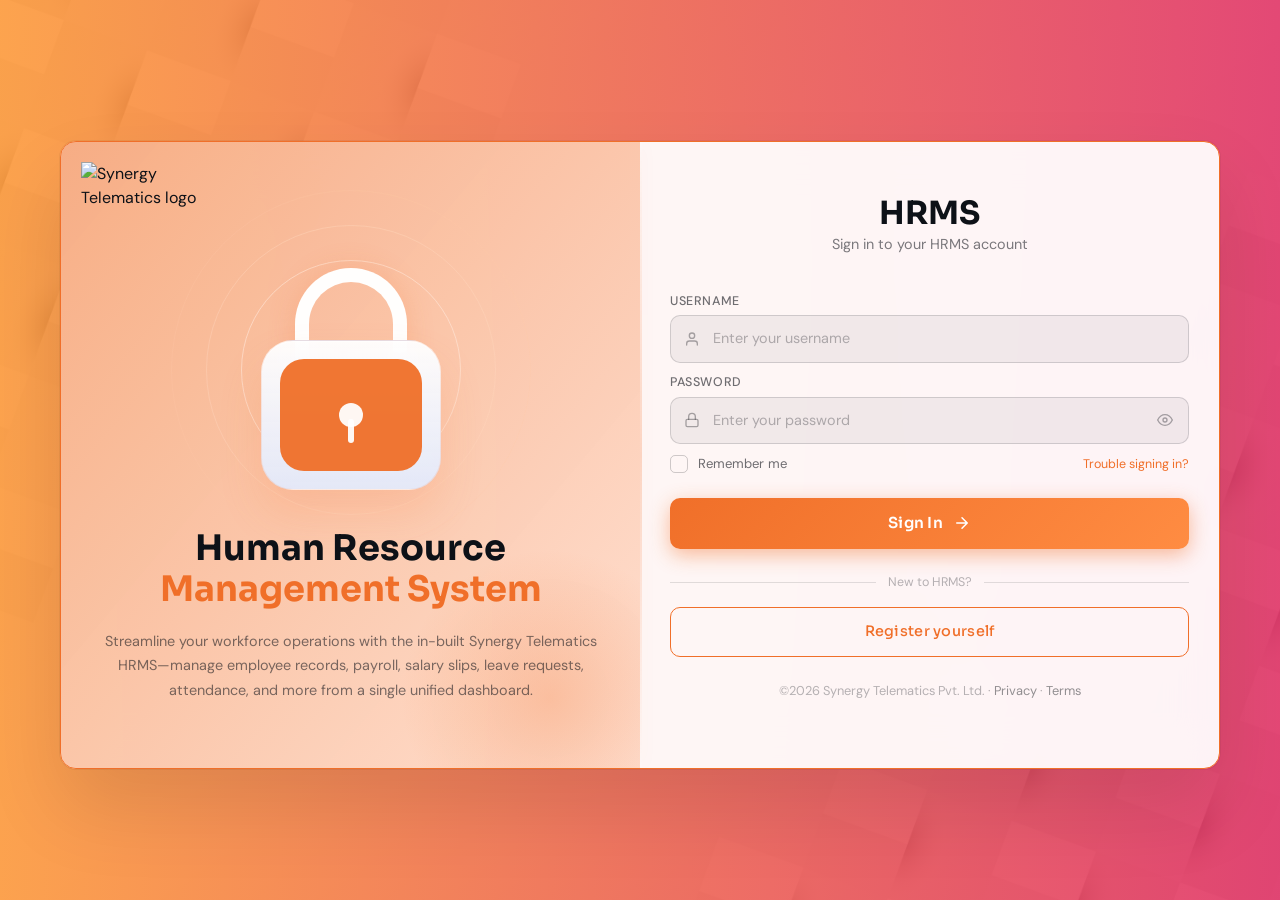
==== commit 87575eaa: "updated" ====
--- a/index.html
+++ b/index.html
@@ -9,7 +9,7 @@
     <link
         href="https://fonts.googleapis.com/css2?family=Sora:wght@300;400;500;600;700&family=DM+Sans:wght@300;400;500&display=swap"
         rel="stylesheet">
-    <link rel="stylesheet" href="/css/login.css">
+    <link rel="stylesheet" href="css/login.css">
 </head>
 
 <body>
@@ -25,7 +25,7 @@
             <!-- Left Panel -->
             <div class="left-panel">
                 <div class="synergy-logo">
-                    <img src="/assets/images/Synergy-logo.png" alt="Synergy Telematics logo">
+                    <img src=".assets/images/Synergy-logo.png" alt="Synergy Telematics logo">
                 </div>
                 <div class="lock-stage">
                     <div class="lock-ring lock-ring-one"></div>
@@ -135,7 +135,7 @@
     </main>
 
     <script src="https://cdn.jsdelivr.net/npm/bootstrap@5.3.8/dist/js/bootstrap.bundle.min.js"></script>
-    <script src="/js/login.js"></script>
+    <script src="js/login.js"></script>
 </body>
 
 </html>
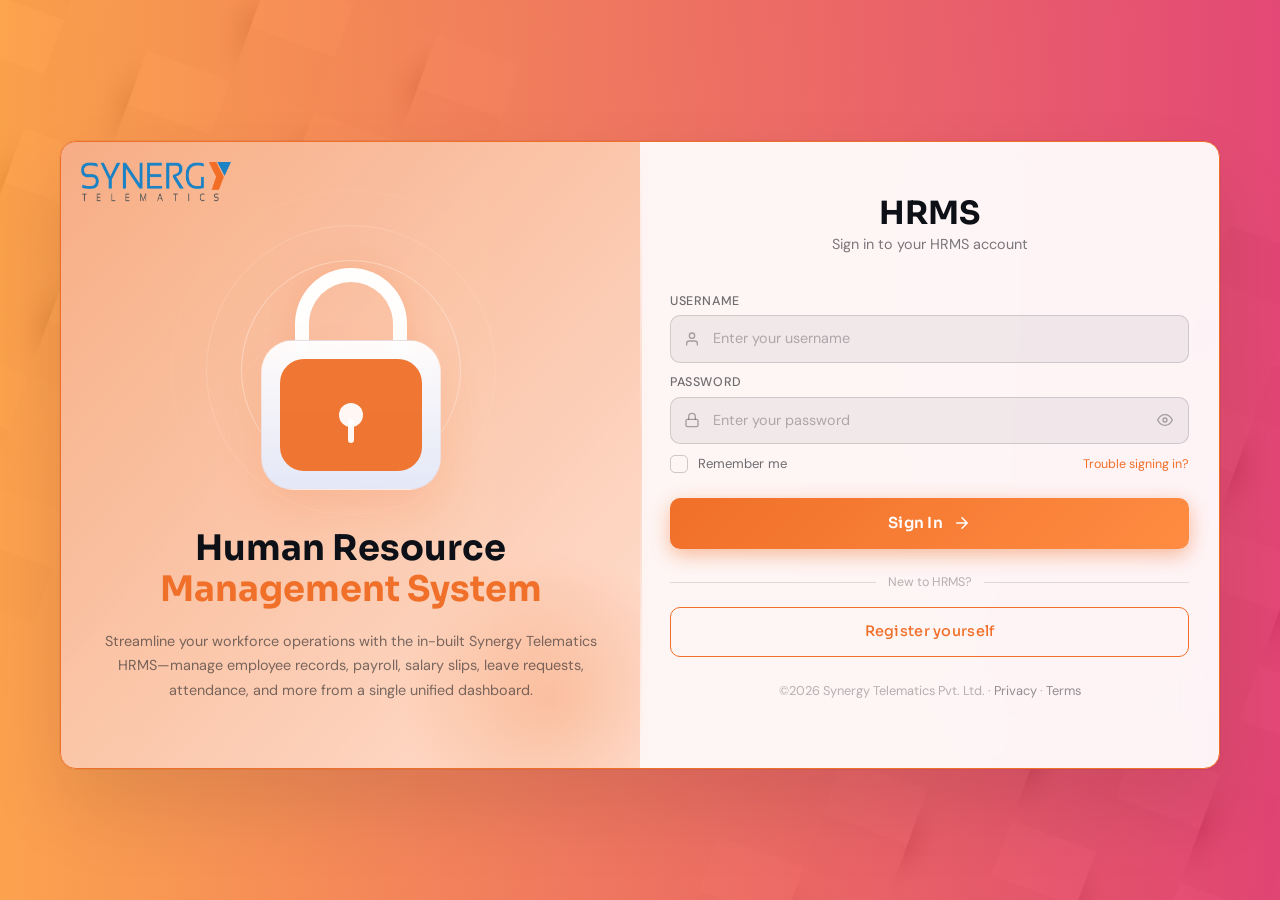
==== commit 7f620b49: "updated" ====
--- a/index.html
+++ b/index.html
@@ -25,7 +25,7 @@
             <!-- Left Panel -->
             <div class="left-panel">
                 <div class="synergy-logo">
-                    <img src=".assets/images/Synergy-logo.png" alt="Synergy Telematics logo">
+                    <img src="assets/images/Synergy-logo.png" alt="Synergy Telematics logo">
                 </div>
                 <div class="lock-stage">
                     <div class="lock-ring lock-ring-one"></div>
